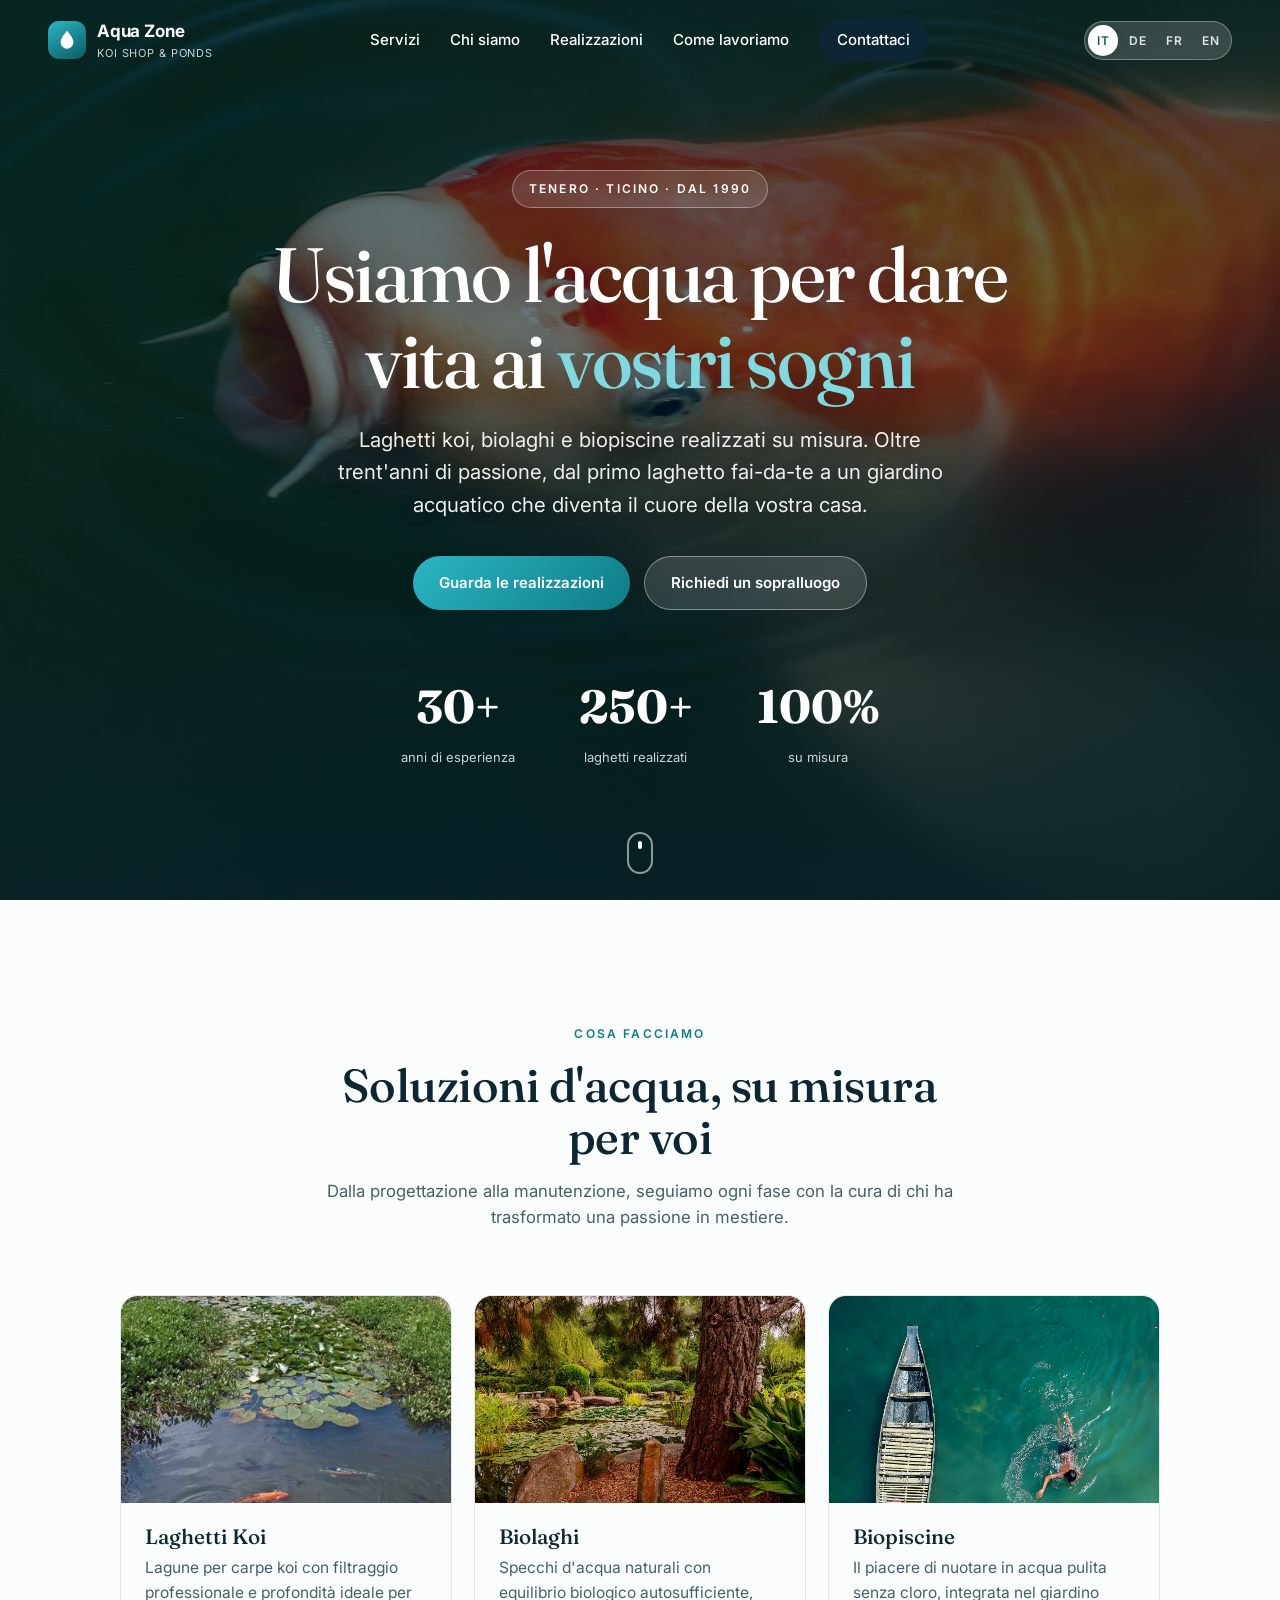
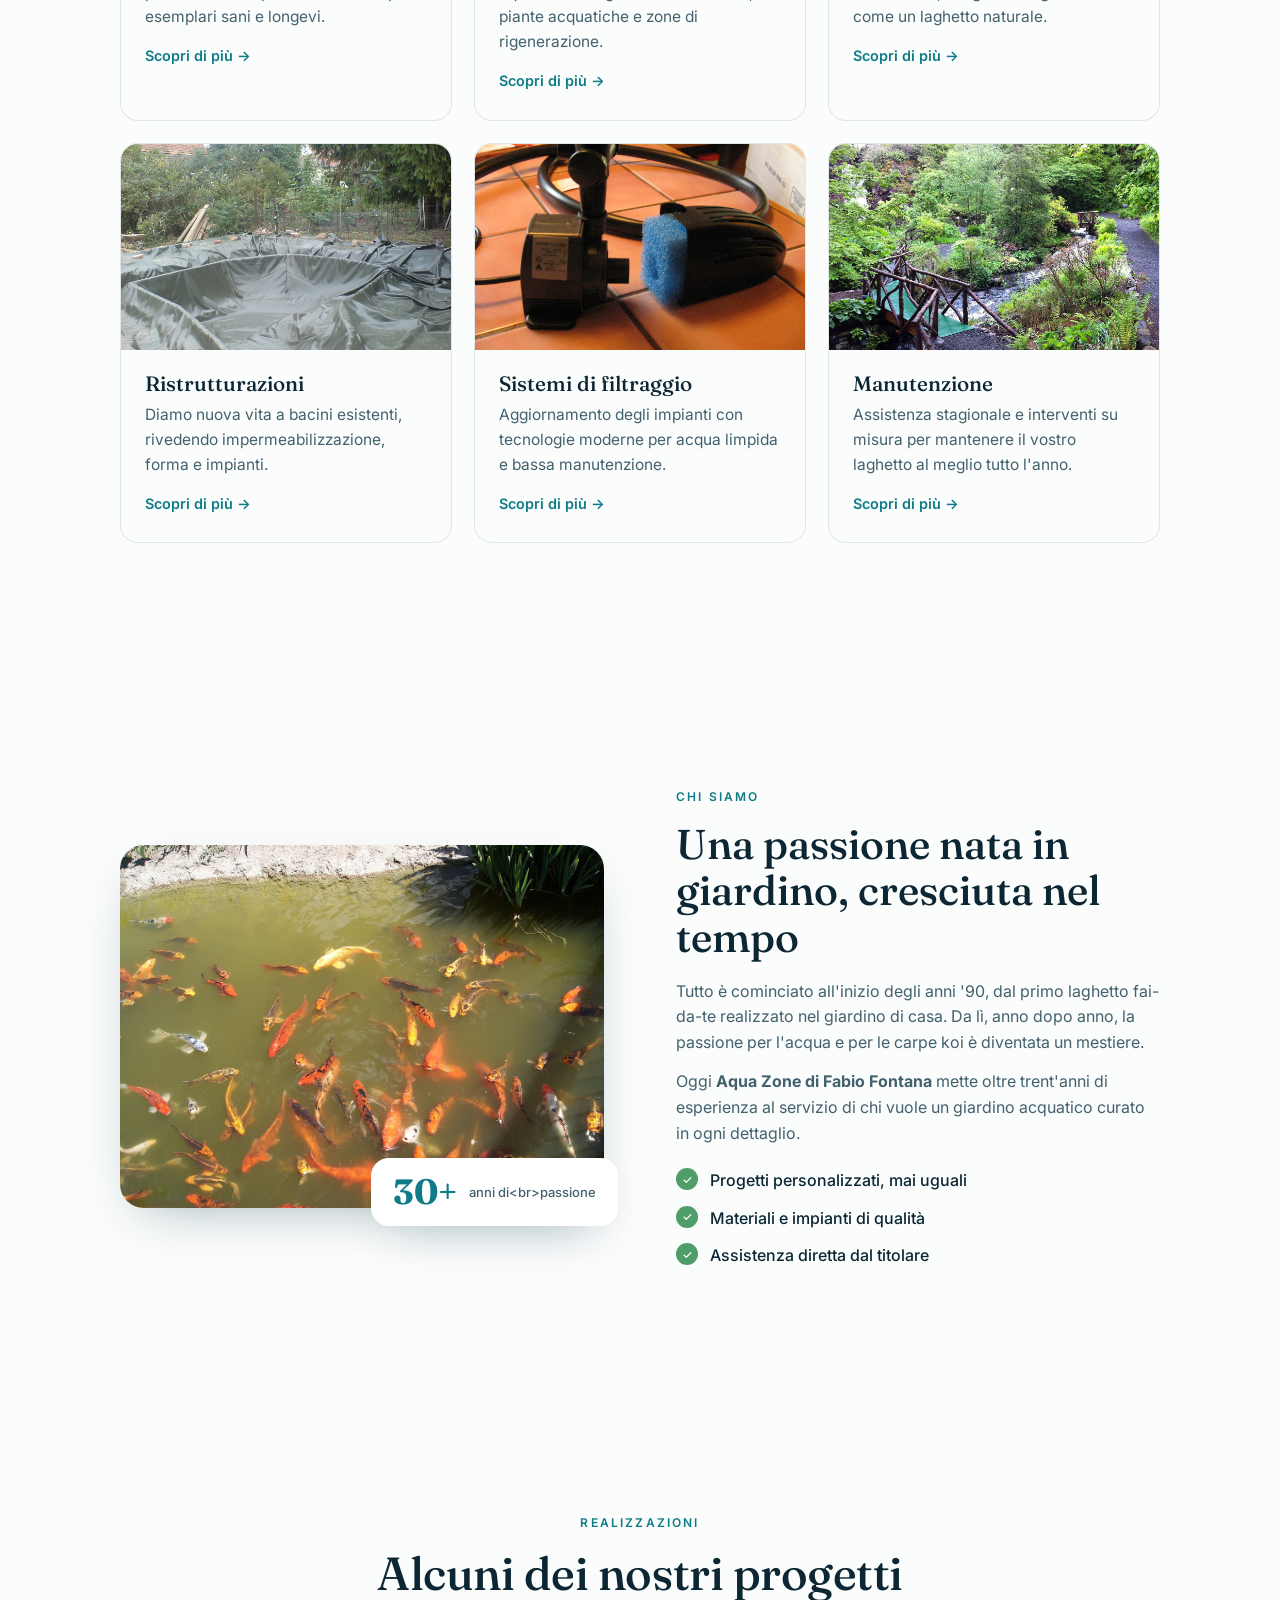
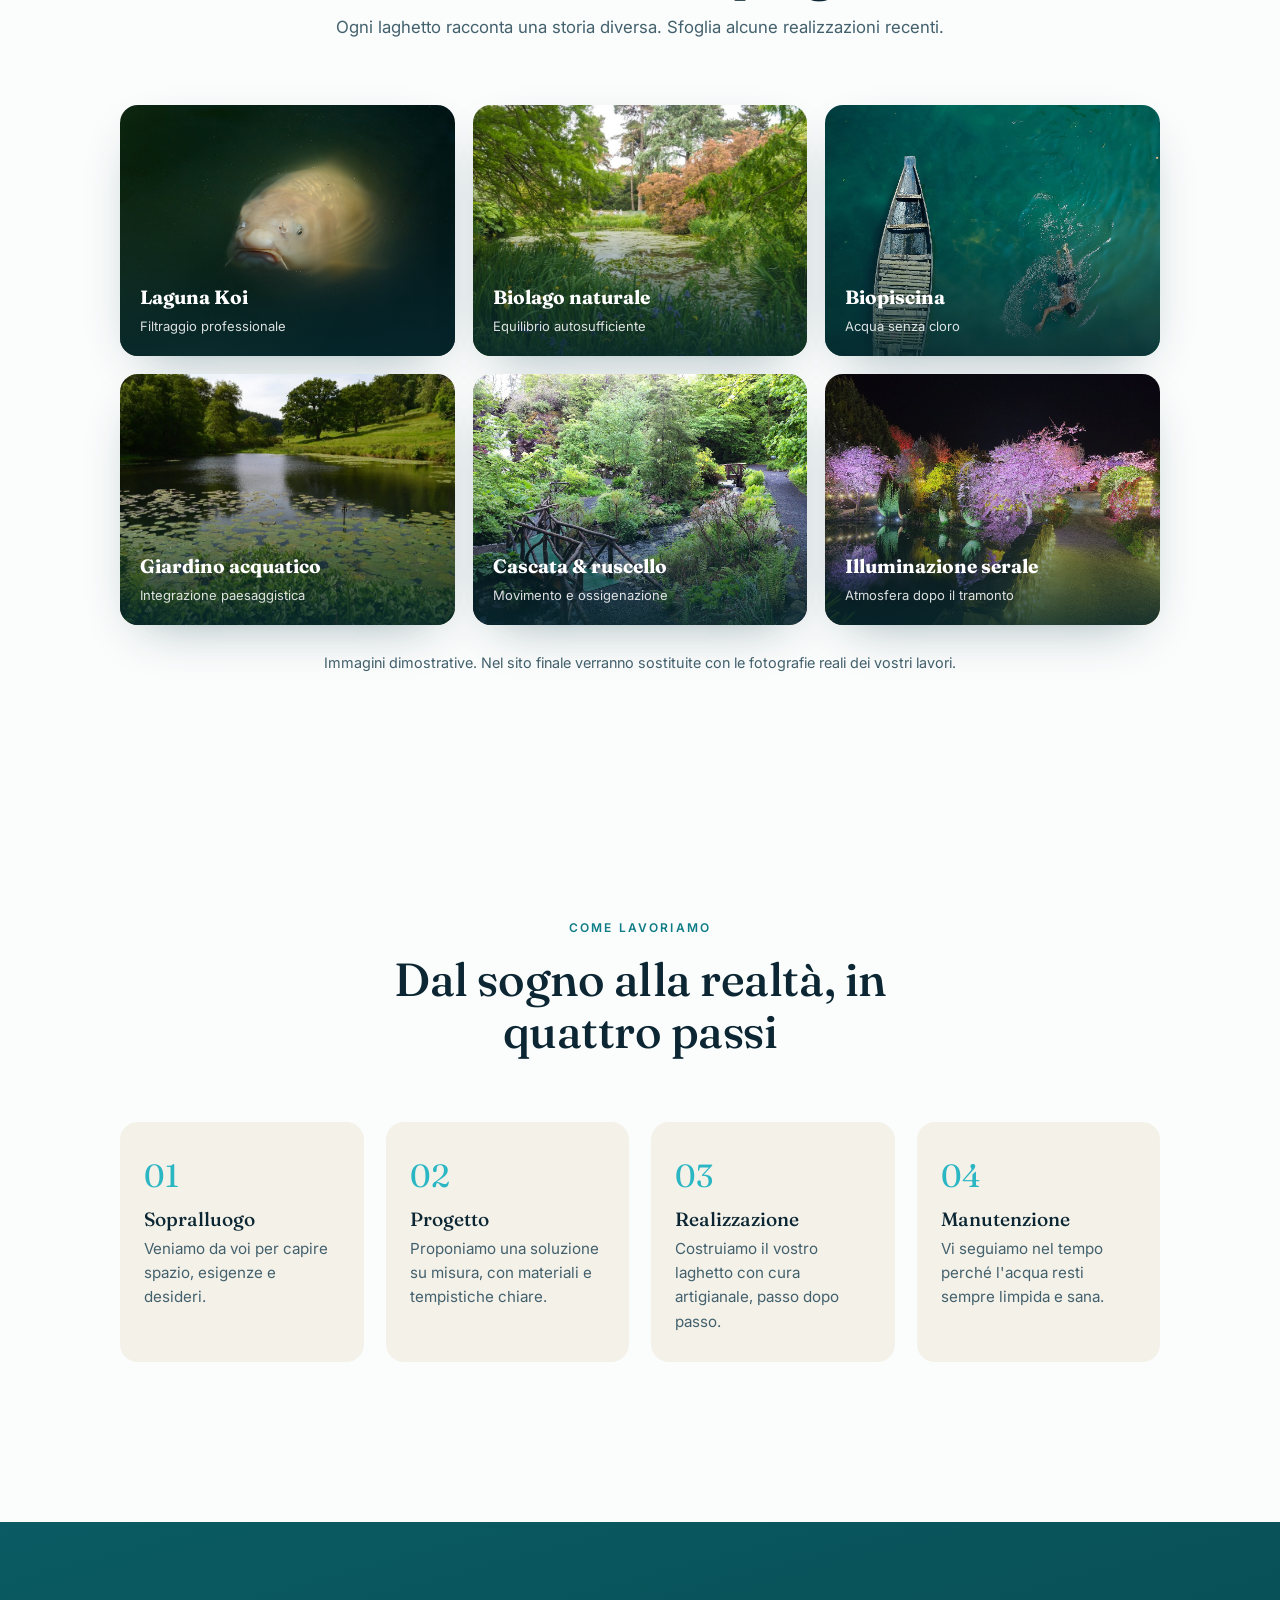
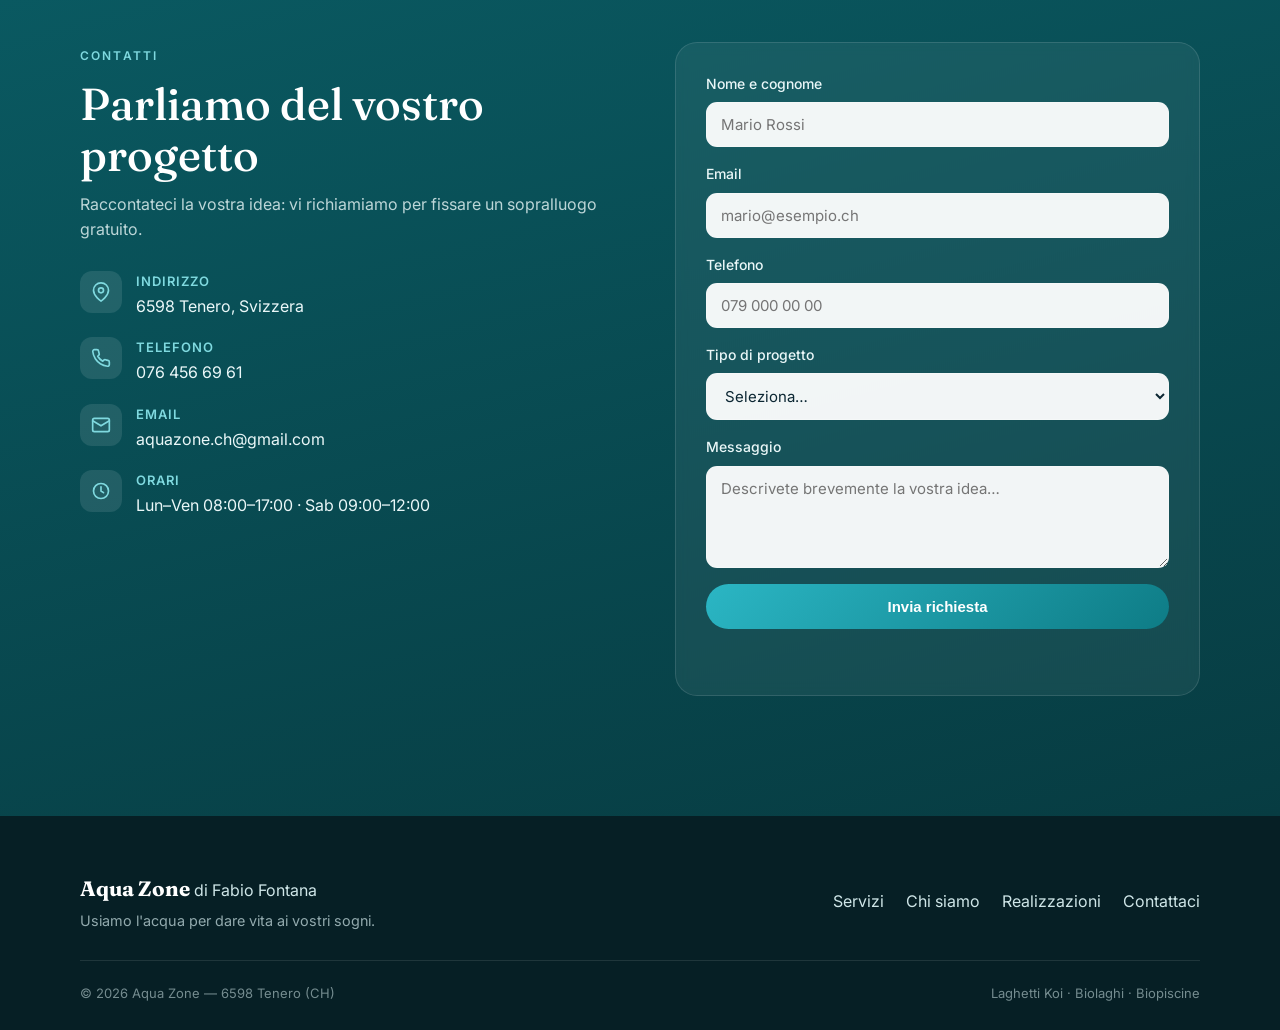
==== index.html @ 49ee5b5e "Sito Aqua Zone: pagine servizi, form contatti e immagini locali - pagina di dettaglio per ciascun se" ====
<!doctype html>
<html lang="it">
  <head>
    <meta charset="utf-8" />
    <meta name="viewport" content="width=device-width, initial-scale=1" />
    <title>Aqua Zone — Laghetti Koi, Biolaghi e Biopiscine | Tenero</title>
    <meta
      name="description"
      content="Aqua Zone di Fabio Fontana — oltre 30 anni di esperienza nella realizzazione di laghetti koi, biolaghi e biopiscine in Ticino."
    />
    <!-- BOZZA: togliere questa riga quando il sito va online per davvero -->
    <meta name="robots" content="noindex, nofollow" />
    <link rel="preconnect" href="https://fonts.googleapis.com" />
    <link rel="preconnect" href="https://fonts.gstatic.com" crossorigin />
    <link
      href="https://fonts.googleapis.com/css2?family=Fraunces:opsz,wght@9..144,400;9..144,500;9..144,600&family=Inter:wght@400;500;600;700&display=swap"
      rel="stylesheet"
    />
    <link rel="stylesheet" href="styles.css" />
  </head>
  <body>
    <div class="scroll-progress" id="scrollProgress" aria-hidden="true"></div>

    <header class="site-header" id="siteHeader">
      <a class="brand" href="#hero" aria-label="Aqua Zone">
        <span class="brand-mark" aria-hidden="true">
          <svg viewBox="0 0 24 24" width="22" height="22" fill="none">
            <path d="M12 2C12 2 5 9.5 5 14.5a7 7 0 0 0 14 0C19 9.5 12 2 12 2Z" fill="currentColor"/>
          </svg>
        </span>
        <span class="brand-text">
          <strong>Aqua Zone</strong>
          <small>Koi Shop &amp; Ponds</small>
        </span>
      </a>

      <nav class="main-nav" id="mainNav" aria-label="Navigazione principale">
        <a href="#servizi" data-i18n="nav.services">Servizi</a>
        <a href="#chi-siamo" data-i18n="nav.about">Chi siamo</a>
        <a href="#realizzazioni" data-i18n="nav.projects">Realizzazioni</a>
        <a href="#processo" data-i18n="nav.process">Come lavoriamo</a>
        <a href="#contatti" class="nav-cta" data-i18n="nav.contact">Contattaci</a>
      </nav>

      <div class="lang-switch" id="langSwitch" role="group" aria-label="Lingua / Sprache / Langue / Language">
        <button type="button" data-lang="it" class="active">IT</button>
        <button type="button" data-lang="de">DE</button>
        <button type="button" data-lang="fr">FR</button>
        <button type="button" data-lang="en">EN</button>
      </div>

      <button class="nav-toggle" id="navToggle" aria-label="Menu" aria-expanded="false">
        <span></span><span></span><span></span>
      </button>
    </header>

    <main>
      <!-- HERO -->
      <section class="hero" id="hero">
        <div class="hero-bg" aria-hidden="true">
          <img src="img/hero.jpg" alt="" />
        </div>
        <div class="hero-overlay" aria-hidden="true"></div>
        <div class="hero-content">
          <span class="eyebrow reveal" data-i18n="hero.eyebrow">Tenero · Ticino · dal 1990</span>
          <h1 class="reveal" data-i18n-html="hero.title">
            Usiamo l'acqua per dare vita ai <span class="accent">vostri sogni</span>
          </h1>
          <p class="hero-lead reveal" data-i18n="hero.lead">
            Laghetti koi, biolaghi e biopiscine realizzati su misura. Oltre trent'anni di passione,
            dal primo laghetto fai-da-te a un giardino acquatico che diventa il cuore della vostra casa.
          </p>
          <div class="hero-actions reveal">
            <a href="#realizzazioni" class="btn btn-primary" data-i18n="hero.cta1">Guarda le realizzazioni</a>
            <a href="#contatti" class="btn btn-ghost" data-i18n="hero.cta2">Richiedi un sopralluogo</a>
          </div>
          <div class="hero-stats reveal">
            <div><strong data-count="30" data-suffix="+">0</strong><span data-i18n="hero.stat1">anni di esperienza</span></div>
            <div><strong data-count="250" data-suffix="+">0</strong><span data-i18n="hero.stat2">laghetti realizzati</span></div>
            <div><strong data-count="100" data-suffix="%">0</strong><span data-i18n="hero.stat3">su misura</span></div>
          </div>
        </div>
        <a href="#servizi" class="scroll-hint" aria-label="Scroll"><span></span></a>
      </section>

      <!-- SERVIZI -->
      <section class="section" id="servizi">
        <div class="section-head reveal">
          <span class="kicker" data-i18n="serv.kicker">Cosa facciamo</span>
          <h2 data-i18n="serv.title">Soluzioni d'acqua, su misura per voi</h2>
          <p data-i18n="serv.sub">Dalla progettazione alla manutenzione, seguiamo ogni fase con la cura di chi ha trasformato una passione in mestiere.</p>
        </div>

        <div class="cards">
          <a class="card card-link reveal" href="servizio.html?s=koi">
            <div class="card-photo"><img src="img/card-koi.jpg" alt="Laghetti koi" loading="lazy" /></div>
            <div class="card-body">
              <h3 data-i18n="serv.koi.t">Laghetti Koi</h3>
              <p data-i18n="serv.koi.d">Lagune per carpe koi con filtraggio professionale e profondità ideale per esemplari sani e longevi.</p>
              <span class="card-more" data-i18n="serv.more">Scopri di più →</span>
            </div>
          </a>
          <a class="card card-link reveal" href="servizio.html?s=bio">
            <div class="card-photo"><img src="img/card-bio.jpg" alt="Biolaghi" loading="lazy" /></div>
            <div class="card-body">
              <h3 data-i18n="serv.bio.t">Biolaghi</h3>
              <p data-i18n="serv.bio.d">Specchi d'acqua naturali con equilibrio biologico autosufficiente, piante acquatiche e zone di rigenerazione.</p>
              <span class="card-more" data-i18n="serv.more">Scopri di più →</span>
            </div>
          </a>
          <a class="card card-link reveal" href="servizio.html?s=pool">
            <div class="card-photo"><img src="img/card-pool.jpg" alt="Biopiscine" loading="lazy" /></div>
            <div class="card-body">
              <h3 data-i18n="serv.pool.t">Biopiscine</h3>
              <p data-i18n="serv.pool.d">Il piacere di nuotare in acqua pulita senza cloro, integrata nel giardino come un laghetto naturale.</p>
              <span class="card-more" data-i18n="serv.more">Scopri di più →</span>
            </div>
          </a>
          <a class="card card-link reveal" href="servizio.html?s=reno">
            <div class="card-photo"><img src="img/card-reno.jpg" alt="Ristrutturazioni" loading="lazy" /></div>
            <div class="card-body">
              <h3 data-i18n="serv.reno.t">Ristrutturazioni</h3>
              <p data-i18n="serv.reno.d">Diamo nuova vita a bacini esistenti, rivedendo impermeabilizzazione, forma e impianti.</p>
              <span class="card-more" data-i18n="serv.more">Scopri di più →</span>
            </div>
          </a>
          <a class="card card-link reveal" href="servizio.html?s=filter">
            <div class="card-photo"><img src="img/card-filter.jpg" alt="Sistemi di filtraggio" loading="lazy" /></div>
            <div class="card-body">
              <h3 data-i18n="serv.filter.t">Sistemi di filtraggio</h3>
              <p data-i18n="serv.filter.d">Aggiornamento degli impianti con tecnologie moderne per acqua limpida e bassa manutenzione.</p>
              <span class="card-more" data-i18n="serv.more">Scopri di più →</span>
            </div>
          </a>
          <a class="card card-link reveal" href="servizio.html?s=maint">
            <div class="card-photo"><img src="img/card-maint.jpg" alt="Manutenzione" loading="lazy" /></div>
            <div class="card-body">
              <h3 data-i18n="serv.maint.t">Manutenzione</h3>
              <p data-i18n="serv.maint.d">Assistenza stagionale e interventi su misura per mantenere il vostro laghetto al meglio tutto l'anno.</p>
              <span class="card-more" data-i18n="serv.more">Scopri di più →</span>
            </div>
          </a>
        </div>
      </section>

      <!-- CHI SIAMO -->
      <section class="section section-split" id="chi-siamo">
        <div class="split-media reveal">
          <div class="media-frame">
            <img src="img/about.jpg" alt="Carpe koi in un laghetto realizzato da Aqua Zone" loading="lazy" />
          </div>
          <div class="media-badge">
            <strong>30+</strong>
            <span data-i18n="about.badge">anni di<br />passione</span>
          </div>
        </div>
        <div class="split-text reveal">
          <span class="kicker" data-i18n="about.kicker">Chi siamo</span>
          <h2 data-i18n="about.title">Una passione nata in giardino, cresciuta nel tempo</h2>
          <p data-i18n="about.p1">Tutto è cominciato all'inizio degli anni '90, dal primo laghetto fai-da-te realizzato nel giardino di casa. Da lì, anno dopo anno, la passione per l'acqua e per le carpe koi è diventata un mestiere.</p>
          <p data-i18n-html="about.p2">Oggi <strong>Aqua Zone di Fabio Fontana</strong> mette oltre trent'anni di esperienza al servizio di chi vuole un giardino acquatico curato in ogni dettaglio.</p>
          <ul class="checklist">
            <li data-i18n="about.li1">Progetti personalizzati, mai uguali</li>
            <li data-i18n="about.li2">Materiali e impianti di qualità</li>
            <li data-i18n="about.li3">Assistenza diretta dal titolare</li>
          </ul>
        </div>
      </section>

      <!-- REALIZZAZIONI -->
      <section class="section" id="realizzazioni">
        <div class="section-head reveal">
          <span class="kicker" data-i18n="proj.kicker">Realizzazioni</span>
          <h2 data-i18n="proj.title">Alcuni dei nostri progetti</h2>
          <p data-i18n="proj.sub">Ogni laghetto racconta una storia diversa. Sfoglia alcune realizzazioni recenti.</p>
        </div>

        <div class="gallery">
          <figure class="gallery-item reveal" tabindex="0">
            <img src="img/g1.jpg" alt="Laguna koi" loading="lazy" />
            <figcaption><strong data-i18n="proj.g1t">Laguna Koi</strong><span data-i18n="proj.g1s">Filtraggio professionale</span></figcaption>
          </figure>
          <figure class="gallery-item reveal" tabindex="0">
            <img src="img/g2.jpg" alt="Biolago naturale" loading="lazy" />
            <figcaption><strong data-i18n="proj.g2t">Biolago naturale</strong><span data-i18n="proj.g2s">Equilibrio autosufficiente</span></figcaption>
          </figure>
          <figure class="gallery-item reveal" tabindex="0">
            <img src="img/g3.jpg" alt="Biopiscina" loading="lazy" />
            <figcaption><strong data-i18n="proj.g3t">Biopiscina</strong><span data-i18n="proj.g3s">Acqua senza cloro</span></figcaption>
          </figure>
          <figure class="gallery-item reveal" tabindex="0">
            <img src="img/g4.jpg" alt="Giardino acquatico" loading="lazy" />
            <figcaption><strong data-i18n="proj.g4t">Giardino acquatico</strong><span data-i18n="proj.g4s">Integrazione paesaggistica</span></figcaption>
          </figure>
          <figure class="gallery-item reveal" tabindex="0">
            <img src="img/g5.jpg" alt="Cascata e ruscello" loading="lazy" />
            <figcaption><strong data-i18n="proj.g5t">Cascata &amp; ruscello</strong><span data-i18n="proj.g5s">Movimento e ossigenazione</span></figcaption>
          </figure>
          <figure class="gallery-item reveal" tabindex="0">
            <img src="img/g6.jpg" alt="Illuminazione serale" loading="lazy" />
            <figcaption><strong data-i18n="proj.g6t">Illuminazione serale</strong><span data-i18n="proj.g6s">Atmosfera dopo il tramonto</span></figcaption>
          </figure>
        </div>
        <p class="gallery-note reveal" data-i18n="proj.note">Immagini dimostrative. Nel sito finale verranno sostituite con le fotografie reali dei vostri lavori.</p>
      </section>

      <!-- PROCESSO -->
      <section class="section" id="processo">
        <div class="section-head reveal">
          <span class="kicker" data-i18n="proc.kicker">Come lavoriamo</span>
          <h2 data-i18n="proc.title">Dal sogno alla realtà, in quattro passi</h2>
        </div>
        <ol class="timeline">
          <li class="reveal">
            <span class="step-num">01</span>
            <h3 data-i18n="proc.s1t">Sopralluogo</h3>
            <p data-i18n="proc.s1d">Veniamo da voi per capire spazio, esigenze e desideri.</p>
          </li>
          <li class="reveal">
            <span class="step-num">02</span>
            <h3 data-i18n="proc.s2t">Progetto</h3>
            <p data-i18n="proc.s2d">Proponiamo una soluzione su misura, con materiali e tempistiche chiare.</p>
          </li>
          <li class="reveal">
            <span class="step-num">03</span>
            <h3 data-i18n="proc.s3t">Realizzazione</h3>
            <p data-i18n="proc.s3d">Costruiamo il vostro laghetto con cura artigianale, passo dopo passo.</p>
          </li>
          <li class="reveal">
            <span class="step-num">04</span>
            <h3 data-i18n="proc.s4t">Manutenzione</h3>
            <p data-i18n="proc.s4d">Vi seguiamo nel tempo perché l'acqua resti sempre limpida e sana.</p>
          </li>
        </ol>
      </section>

      <!-- CONTATTI -->
      <section class="section contact" id="contatti">
        <div class="contact-inner">
          <div class="contact-text reveal">
            <span class="kicker" data-i18n="contact.kicker">Contatti</span>
            <h2 data-i18n="contact.title">Parliamo del vostro progetto</h2>
            <p data-i18n="contact.sub">Raccontateci la vostra idea: vi richiamiamo per fissare un sopralluogo gratuito.</p>

            <ul class="contact-list">
              <li>
                <span class="ci" aria-hidden="true">
                  <svg viewBox="0 0 24 24" width="20" height="20" fill="none" stroke="currentColor" stroke-width="2" stroke-linecap="round" stroke-linejoin="round"><path d="M21 10c0 7-9 13-9 13s-9-6-9-13a9 9 0 0 1 18 0Z"/><circle cx="12" cy="10" r="3"/></svg>
                </span>
                <div><strong data-i18n="contact.addrLabel">Indirizzo</strong>6598 Tenero, Svizzera</div>
              </li>
              <li>
                <span class="ci" aria-hidden="true">
                  <svg viewBox="0 0 24 24" width="20" height="20" fill="none" stroke="currentColor" stroke-width="2" stroke-linecap="round" stroke-linejoin="round"><path d="M22 16.92v3a2 2 0 0 1-2.18 2 19.79 19.79 0 0 1-8.63-3.07 19.5 19.5 0 0 1-6-6 19.79 19.79 0 0 1-3.07-8.67A2 2 0 0 1 4.11 2h3a2 2 0 0 1 2 1.72c.13.96.36 1.9.7 2.81a2 2 0 0 1-.45 2.11L8.09 9.91a16 16 0 0 0 6 6l1.27-1.27a2 2 0 0 1 2.11-.45c.91.34 1.85.57 2.81.7A2 2 0 0 1 22 16.92Z"/></svg>
                </span>
                <div><strong data-i18n="contact.phoneLabel">Telefono</strong><a href="tel:+41764566961">076 456 69 61</a></div>
              </li>
              <li>
                <span class="ci" aria-hidden="true">
                  <svg viewBox="0 0 24 24" width="20" height="20" fill="none" stroke="currentColor" stroke-width="2" stroke-linecap="round" stroke-linejoin="round"><rect x="2" y="4" width="20" height="16" rx="2"/><path d="m22 7-10 6L2 7"/></svg>
                </span>
                <div><strong data-i18n="contact.emailLabel">Email</strong><a href="mailto:aquazone.ch@gmail.com">aquazone.ch@gmail.com</a></div>
              </li>
              <li>
                <span class="ci" aria-hidden="true">
                  <svg viewBox="0 0 24 24" width="20" height="20" fill="none" stroke="currentColor" stroke-width="2" stroke-linecap="round" stroke-linejoin="round"><circle cx="12" cy="12" r="9"/><path d="M12 7v5l3 2"/></svg>
                </span>
                <div><strong data-i18n="contact.hoursLabel">Orari</strong><span data-i18n="contact.hoursVal">Lun–Ven 08:00–17:00 · Sab 09:00–12:00</span></div>
              </li>
            </ul>
          </div>

          <form class="contact-form reveal" id="contactForm" novalidate>
            <label>
              <span data-i18n="form.name">Nome e cognome</span>
              <input type="text" name="name" required placeholder="Mario Rossi" />
            </label>
            <label>
              <span data-i18n="form.email">Email</span>
              <input type="email" name="email" required placeholder="mario@esempio.ch" />
            </label>
            <label>
              <span data-i18n="form.phone">Telefono</span>
              <input type="tel" name="phone" placeholder="079 000 00 00" />
            </label>
            <label>
              <span data-i18n="form.project">Tipo di progetto</span>
              <select name="project">
                <option value="" data-i18n="form.optSelect">Seleziona…</option>
                <option data-i18n="serv.koi.t">Laghetto koi</option>
                <option data-i18n="serv.bio.t">Biolago</option>
                <option data-i18n="serv.pool.t">Biopiscina</option>
                <option data-i18n="serv.reno.t">Ristrutturazione</option>
                <option data-i18n="serv.maint.t">Manutenzione</option>
                <option data-i18n="form.optOther">Altro</option>
              </select>
            </label>
            <label>
              <span data-i18n="form.message">Messaggio</span>
              <textarea name="message" rows="4" data-i18n-placeholder="form.msgPh" placeholder="Descrivete brevemente la vostra idea…"></textarea>
            </label>
            <input type="text" name="_honey" class="hp-field" tabindex="-1" autocomplete="off" aria-hidden="true" />
            <button type="submit" class="btn btn-primary btn-block" data-i18n="form.submit">Invia richiesta</button>
            <p class="form-feedback" id="formFeedback" role="status" aria-live="polite"></p>
          </form>
        </div>
      </section>
    </main>

    <footer class="site-footer">
      <div class="footer-inner">
        <div>
          <strong>Aqua Zone</strong> di Fabio Fontana
          <p data-i18n="footer.tagline">Usiamo l'acqua per dare vita ai vostri sogni.</p>
        </div>
        <nav aria-label="Footer">
          <a href="#servizi" data-i18n="nav.services">Servizi</a>
          <a href="#chi-siamo" data-i18n="nav.about">Chi siamo</a>
          <a href="#realizzazioni" data-i18n="nav.projects">Realizzazioni</a>
          <a href="#contatti" data-i18n="nav.contact">Contatti</a>
        </nav>
      </div>
      <div class="footer-base">
        <span>© <span id="year"></span> Aqua Zone — 6598 Tenero (CH)</span>
        <span data-i18n="footer.cats">Laghetti Koi · Biolaghi · Biopiscine</span>
      </div>
    </footer>

    <script src="app.js"></script>
  </body>
</html>
---- styles.css ----
:root {
  --ink: #0c2733;
  --ink-soft: #43616d;
  --teal: #0e7c86;
  --teal-deep: #0a5b63;
  --aqua: #2bb6c4;
  --aqua-light: #7fd9df;
  --sand: #f4f1e9;
  --paper: #fbfcfc;
  --leaf: #4f9d69;
  --line: rgba(12, 39, 51, 0.1);
  --shadow: 0 18px 50px -24px rgba(10, 60, 70, 0.45);
  --radius: 18px;
  --maxw: 1120px;
  --ease: cubic-bezier(0.22, 1, 0.36, 1);
}

* { box-sizing: border-box; margin: 0; padding: 0; }

html { scroll-behavior: smooth; }

body {
  font-family: "Inter", system-ui, sans-serif;
  color: var(--ink);
  background: var(--paper);
  line-height: 1.6;
  -webkit-font-smoothing: antialiased;
  overflow-x: hidden;
}

h1, h2, h3 { font-family: "Fraunces", Georgia, serif; font-weight: 500; line-height: 1.12; }

a { color: inherit; text-decoration: none; }
img { max-width: 100%; display: block; }

/* ---------- Scroll progress ---------- */
.scroll-progress {
  position: fixed; top: 0; left: 0; height: 3px; width: 0%;
  background: linear-gradient(90deg, var(--aqua), var(--teal));
  z-index: 100; transition: width 0.1s linear;
}

/* ---------- Header ---------- */
.site-header {
  position: fixed; top: 0; left: 0; right: 0; z-index: 90;
  display: flex; align-items: center; justify-content: space-between;
  padding: 18px clamp(18px, 5vw, 48px);
  transition: background 0.4s var(--ease), box-shadow 0.4s var(--ease), padding 0.4s var(--ease);
}
.site-header.scrolled {
  background: rgba(251, 252, 252, 0.85);
  backdrop-filter: blur(14px);
  box-shadow: 0 1px 0 var(--line);
  padding-top: 12px; padding-bottom: 12px;
}

.brand { display: flex; align-items: center; gap: 11px; }
.brand-mark {
  display: grid; place-items: center; width: 38px; height: 38px; border-radius: 11px;
  background: linear-gradient(150deg, var(--aqua), var(--teal-deep)); color: #fff;
  box-shadow: var(--shadow);
}
.brand-text strong { display: block; font-size: 17px; letter-spacing: -0.01em; }
.brand-text small { display: block; font-size: 11px; color: var(--ink-soft); letter-spacing: 0.08em; text-transform: uppercase; }

/* Header over hero photo: light text until scrolled */
.site-header:not(.scrolled) .brand-text strong,
.site-header:not(.scrolled) .main-nav > a:not(.nav-cta) { color: #fff; }
.site-header:not(.scrolled) .brand-text small { color: rgba(255,255,255,0.8); }
.site-header:not(.scrolled) .nav-toggle span { background: #fff; }
.nav-toggle.open span { background: var(--ink) !important; }

.main-nav { display: flex; align-items: center; gap: clamp(14px, 2.4vw, 30px); }
.main-nav a { font-size: 15px; font-weight: 500; color: var(--ink); position: relative; transition: color 0.25s; }
.main-nav a:not(.nav-cta)::after {
  content: ""; position: absolute; left: 0; bottom: -5px; height: 2px; width: 0;
  background: var(--aqua); transition: width 0.3s var(--ease);
}
.main-nav a:not(.nav-cta):hover { color: var(--teal); }
.main-nav a:not(.nav-cta):hover::after { width: 100%; }
.nav-cta {
  background: var(--ink); color: #fff !important; padding: 9px 18px; border-radius: 999px;
  transition: transform 0.25s var(--ease), background 0.25s;
}
.nav-cta:hover { background: var(--teal); transform: translateY(-2px); }

/* Language switch */
.lang-switch { display: flex; gap: 2px; padding: 3px; border-radius: 999px; background: rgba(120,120,120,0.12); border: 1px solid var(--line); }
.lang-switch button {
  border: 0; background: none; cursor: pointer; font: inherit; font-size: 12px; font-weight: 600;
  letter-spacing: 0.04em; color: var(--ink-soft); padding: 6px 9px; border-radius: 999px;
  transition: background 0.2s, color 0.2s;
}
.lang-switch button:hover { color: var(--teal); }
.lang-switch button.active { background: #fff; color: var(--teal-deep); box-shadow: 0 2px 6px rgba(0,0,0,0.08); }
.site-header:not(.scrolled) .lang-switch { background: rgba(255,255,255,0.16); border-color: rgba(255,255,255,0.3); }
.site-header:not(.scrolled) .lang-switch button { color: rgba(255,255,255,0.85); }
.site-header:not(.scrolled) .lang-switch button.active { background: #fff; color: var(--teal-deep); }

.nav-toggle { display: none; flex-direction: column; gap: 5px; background: none; border: 0; cursor: pointer; padding: 6px; }
.nav-toggle span { width: 24px; height: 2px; background: var(--ink); border-radius: 2px; transition: transform 0.3s, opacity 0.3s; }

/* ---------- Buttons ---------- */
.btn {
  display: inline-flex; align-items: center; justify-content: center; gap: 8px;
  padding: 14px 26px; border-radius: 999px; font-weight: 600; font-size: 15px;
  cursor: pointer; border: 0; transition: transform 0.25s var(--ease), box-shadow 0.25s, background 0.25s;
}
.btn-primary { background: linear-gradient(135deg, var(--aqua), var(--teal)); color: #fff; box-shadow: var(--shadow); }
.btn-primary:hover { transform: translateY(-3px); box-shadow: 0 24px 50px -20px rgba(14, 124, 134, 0.6); }
.btn-ghost { background: rgba(255, 255, 255, 0.7); color: var(--ink); border: 1px solid var(--line); }
.btn-ghost:hover { transform: translateY(-3px); background: #fff; }
.btn-block { width: 100%; }

/* ---------- Hero ---------- */
.hero {
  position: relative; min-height: 100svh; display: flex; flex-direction: column;
  justify-content: center; align-items: center; text-align: center;
  padding: 120px clamp(20px, 6vw, 40px) 80px;
  background:
    radial-gradient(120% 80% at 50% -10%, #eafafb 0%, var(--paper) 55%),
    linear-gradient(180deg, #f3fbfb, var(--paper));
  overflow: hidden;
}
.hero-bg { position: absolute; inset: 0; z-index: 0; }
.hero-bg img { width: 100%; height: 100%; object-fit: cover; }
.hero-overlay {
  position: absolute; inset: 0; z-index: 0;
  background: linear-gradient(180deg, rgba(4,30,36,0.72) 0%, rgba(4,30,36,0.58) 40%, rgba(6,32,38,0.9) 100%);
}
.hero-water { position: absolute; inset: auto 0 0 0; height: 38vh; z-index: 0; pointer-events: none; opacity: 0.9; }
.wave {
  position: absolute; left: -10%; right: -10%; bottom: 0; height: 100%;
  background-repeat: repeat-x; border-radius: 45% 45% 0 0;
}
.wave-1 { background: linear-gradient(180deg, rgba(127,217,223,0.35), rgba(43,182,196,0.15)); animation: drift 9s ease-in-out infinite; bottom: -8%; }
.wave-2 { background: linear-gradient(180deg, rgba(43,182,196,0.28), rgba(14,124,134,0.12)); animation: drift 12s ease-in-out infinite reverse; bottom: -16%; }
.wave-3 { background: linear-gradient(180deg, rgba(14,124,134,0.22), rgba(10,91,99,0.1)); animation: drift 16s ease-in-out infinite; bottom: -24%; }
@keyframes drift {
  0%, 100% { transform: translateX(0) scaleY(1); }
  50% { transform: translateX(3%) scaleY(1.06); }
}

.hero-content { position: relative; z-index: 1; max-width: 860px; color: #fff; }
.eyebrow, .kicker {
  display: inline-block; font-size: 12px; font-weight: 600; letter-spacing: 0.18em;
  text-transform: uppercase; color: var(--teal);
}
.hero .eyebrow {
  padding: 8px 16px; border: 1px solid rgba(255,255,255,0.35); border-radius: 999px;
  background: rgba(255,255,255,0.12); color: #fff; backdrop-filter: blur(4px);
}
.hero h1 { font-size: clamp(2.6rem, 6.5vw, 4.8rem); margin: 24px 0 20px; letter-spacing: -0.02em; color: #fff; text-shadow: 0 2px 30px rgba(0,0,0,0.3); }
.hero h1 .accent { color: var(--aqua-light); position: relative; white-space: nowrap; }
.hero-lead { font-size: clamp(1.05rem, 1.7vw, 1.28rem); color: rgba(255,255,255,0.92); max-width: 640px; margin: 0 auto 34px; text-shadow: 0 1px 16px rgba(0,0,0,0.3); }
.hero-actions { display: flex; gap: 14px; justify-content: center; flex-wrap: wrap; }
.hero .btn-ghost { background: rgba(255,255,255,0.14); color: #fff; border-color: rgba(255,255,255,0.4); backdrop-filter: blur(4px); }
.hero .btn-ghost:hover { background: rgba(255,255,255,0.95); color: var(--ink); }

.hero-stats { display: flex; gap: clamp(24px, 5vw, 64px); justify-content: center; margin-top: 60px; flex-wrap: wrap; }
.hero-stats strong { font-family: "Fraunces", serif; font-size: clamp(2rem, 4vw, 2.9rem); color: #fff; display: block; }
.hero-stats span { font-size: 13px; color: rgba(255,255,255,0.8); }

.scroll-hint { position: absolute; bottom: 26px; left: 50%; transform: translateX(-50%); z-index: 2; }
.scroll-hint span {
  display: block; width: 26px; height: 42px; border: 2px solid rgba(255,255,255,0.55); border-radius: 14px; position: relative;
}
.scroll-hint span::after {
  content: ""; position: absolute; top: 7px; left: 50%; transform: translateX(-50%);
  width: 4px; height: 8px; background: #fff; border-radius: 2px; animation: scrollDot 1.8s infinite;
}
@keyframes scrollDot { 0% { opacity: 0; top: 7px; } 40% { opacity: 1; } 80% { opacity: 0; top: 22px; } }

/* ---------- Sections ---------- */
.section { max-width: var(--maxw); margin: 0 auto; padding: clamp(70px, 11vw, 120px) clamp(20px, 5vw, 40px); }
.section-head { max-width: 640px; margin: 0 auto clamp(40px, 6vw, 64px); text-align: center; }
.section-head h2 { font-size: clamp(1.9rem, 4vw, 2.9rem); margin: 14px 0 14px; letter-spacing: -0.01em; }
.section-head p { color: var(--ink-soft); font-size: 1.05rem; }

/* ---------- Cards ---------- */
.cards { display: grid; grid-template-columns: repeat(auto-fit, minmax(280px, 1fr)); gap: 22px; }
.card {
  background: var(--paper); border: 1px solid var(--line); border-radius: var(--radius);
  overflow: hidden; transition: transform 0.35s var(--ease), box-shadow 0.35s, border-color 0.35s;
}
.card:hover { transform: translateY(-8px); box-shadow: var(--shadow); border-color: rgba(43,182,196,0.4); }
.card-photo { aspect-ratio: 16 / 10; overflow: hidden; }
.card-photo img { width: 100%; height: 100%; object-fit: cover; transition: transform 0.5s var(--ease); }
.card:hover .card-photo img { transform: scale(1.06); }
.card-body { padding: 22px 24px 26px; }
.card h3 { font-size: 1.3rem; margin-bottom: 8px; }
.card p { color: var(--ink-soft); font-size: 0.97rem; }
.card-link { display: block; cursor: pointer; }
.card-link:focus-visible { outline: 2px solid var(--aqua); outline-offset: 3px; }
.card-more {
  display: inline-block; margin-top: 14px; font-size: 0.9rem; font-weight: 600;
  color: var(--teal); transition: transform 0.25s var(--ease), color 0.25s;
}
.card-link:hover .card-more { color: var(--teal-deep); transform: translateX(4px); }

/* ---------- Pagina servizio ---------- */
.service-page .site-header { position: sticky; }
.page-hero {
  position: relative; min-height: 62svh; display: flex; align-items: flex-end;
  padding: 140px clamp(20px, 6vw, 48px) clamp(44px, 7vw, 72px);
  overflow: hidden; color: #fff;
}
.page-hero-bg { position: absolute; inset: 0; z-index: 0; }
.page-hero-bg img { width: 100%; height: 100%; object-fit: cover; }
.page-hero-overlay {
  position: absolute; inset: 0; z-index: 0;
  background: linear-gradient(180deg, rgba(4,30,36,0.5) 0%, rgba(4,30,36,0.3) 40%, rgba(6,32,38,0.85) 100%);
}
.page-hero-content { position: relative; z-index: 1; max-width: var(--maxw); width: 100%; margin: 0 auto; }
.back-link {
  display: inline-block; margin-bottom: 18px; font-size: 14px; font-weight: 600;
  color: rgba(255,255,255,0.85); transition: color 0.25s, transform 0.25s var(--ease);
}
.back-link:hover { color: #fff; transform: translateX(-4px); }
.page-hero .eyebrow {
  display: block; margin-bottom: 10px; color: var(--aqua-light);
}
.page-hero h1 {
  font-size: clamp(2.2rem, 5.5vw, 3.8rem); letter-spacing: -0.02em; color: #fff;
  margin-bottom: 14px; text-shadow: 0 2px 30px rgba(0,0,0,0.3);
}
.page-hero .hero-lead { margin: 0; max-width: 640px; }

.service-layout {
  display: grid; grid-template-columns: 1.4fr 1fr; gap: clamp(34px, 6vw, 64px); align-items: start;
}
.service-text h2 { font-size: clamp(1.7rem, 3.4vw, 2.4rem); margin-bottom: 18px; letter-spacing: -0.01em; }
.service-text p { color: var(--ink-soft); margin-bottom: 16px; font-size: 1.02rem; }
.includes-card {
  background: var(--sand); border-radius: var(--radius); padding: 28px 26px;
  position: sticky; top: 96px;
}
.includes-card h3 { font-size: 1.2rem; margin-bottom: 16px; }

.other-services { padding-top: 0; }
.other-services .section-head { margin-bottom: 34px; }
.other-services h2 { font-size: clamp(1.6rem, 3.2vw, 2.2rem); }

.cta-band { background: linear-gradient(165deg, #0a5b63, #073c42); color: #eaf7f8; padding: clamp(60px, 9vw, 90px) clamp(20px, 5vw, 40px); text-align: center; }
.cta-inner { max-width: 680px; margin: 0 auto; }
.cta-band h2 { color: #fff; font-size: clamp(1.8rem, 3.8vw, 2.6rem); margin-bottom: 12px; }
.cta-band p { color: rgba(234,247,248,0.85); margin-bottom: 28px; }
.cta-band .btn-ghost { background: rgba(255,255,255,0.12); color: #fff; border-color: rgba(255,255,255,0.35); }
.cta-band .btn-ghost:hover { background: rgba(255,255,255,0.95); color: var(--ink); }
.cta-band .hero-actions { justify-content: center; }

/* ---------- Split (Chi siamo) ---------- */
.section-split {
  display: grid; grid-template-columns: 1fr 1fr; gap: clamp(34px, 6vw, 72px); align-items: center;
}
.split-text .kicker { color: var(--teal); }
.split-text h2 { font-size: clamp(1.8rem, 3.6vw, 2.6rem); margin: 12px 0 18px; }
.split-text p { color: var(--ink-soft); margin-bottom: 14px; }
.checklist { list-style: none; margin-top: 22px; display: grid; gap: 12px; }
.checklist li { padding-left: 34px; position: relative; font-weight: 500; }
.checklist li::before {
  content: "✓"; position: absolute; left: 0; top: 0; width: 22px; height: 22px; border-radius: 50%;
  background: var(--leaf); color: #fff; font-size: 12px; display: grid; place-items: center;
}

.split-media { position: relative; }
.media-frame {
  aspect-ratio: 4 / 3; border-radius: 24px; position: relative; overflow: hidden;
  box-shadow: var(--shadow);
}
.media-frame img { width: 100%; height: 100%; object-fit: cover; }
.media-badge {
  position: absolute; right: -14px; bottom: -18px; background: #fff; border-radius: 18px;
  padding: 16px 22px; box-shadow: var(--shadow); display: flex; align-items: center; gap: 12px;
}
.media-badge strong { font-family: "Fraunces", serif; font-size: 2.2rem; color: var(--teal); line-height: 1; }
.media-badge span { font-size: 13px; color: var(--ink-soft); font-weight: 500; }

/* ---------- Gallery ---------- */
.gallery { display: grid; grid-template-columns: repeat(auto-fit, minmax(280px, 1fr)); gap: 18px; }
.gallery-item {
  position: relative; aspect-ratio: 4 / 3; border-radius: var(--radius); overflow: hidden;
  cursor: pointer; box-shadow: var(--shadow); transition: transform 0.4s var(--ease);
}
.gallery-item img { position: absolute; inset: 0; width: 100%; height: 100%; object-fit: cover; transition: transform 0.6s var(--ease); }
.gallery-item::after { content: ""; position: absolute; inset: 0; background: linear-gradient(180deg, transparent 38%, rgba(6,40,46,0.85)); }
.gallery-item:hover, .gallery-item:focus-visible { transform: translateY(-6px); outline: none; }
.gallery-item:hover img { transform: scale(1.08); }
.gallery-item figcaption { position: absolute; left: 20px; bottom: 18px; right: 20px; z-index: 1; color: #fff; }
.gallery-item figcaption strong { display: block; font-family: "Fraunces", serif; font-size: 1.2rem; }
.gallery-item figcaption span { font-size: 13px; opacity: 0.85; }
.gallery-note { text-align: center; margin-top: 26px; color: var(--ink-soft); font-size: 0.9rem; }

/* ---------- Timeline ---------- */
.timeline { list-style: none; display: grid; grid-template-columns: repeat(auto-fit, minmax(220px, 1fr)); gap: 22px; counter-reset: step; }
.timeline li {
  position: relative; padding: 28px 24px; border-radius: var(--radius); background: var(--sand);
  transition: transform 0.35s var(--ease), box-shadow 0.35s;
}
.timeline li:hover { transform: translateY(-6px); box-shadow: var(--shadow); }
.step-num { font-family: "Fraunces", serif; font-size: 2rem; color: var(--aqua); display: block; margin-bottom: 8px; }
.timeline h3 { font-size: 1.2rem; margin-bottom: 6px; }
.timeline p { color: var(--ink-soft); font-size: 0.95rem; }

/* ---------- Contact ---------- */
.contact { background: linear-gradient(165deg, #0a5b63, #073c42); color: #eaf7f8; max-width: none; margin-top: 40px; }
.contact-inner { max-width: var(--maxw); margin: 0 auto; display: grid; grid-template-columns: 1fr 1fr; gap: clamp(34px, 6vw, 70px); align-items: start; }
.contact .kicker { color: var(--aqua-light); }
.contact h2 { color: #fff; font-size: clamp(1.9rem, 4vw, 2.8rem); margin: 12px 0 12px; }
.contact-text > p { color: rgba(234,247,248,0.8); margin-bottom: 28px; }
.contact-list { list-style: none; display: grid; gap: 18px; }
.contact-list li { display: flex; gap: 14px; align-items: flex-start; }
.contact-list .ci { width: 42px; height: 42px; border-radius: 12px; display: grid; place-items: center; background: rgba(255,255,255,0.1); color: var(--aqua-light); flex-shrink: 0; }
.contact-list strong { display: block; font-size: 13px; text-transform: uppercase; letter-spacing: 0.08em; color: var(--aqua-light); margin-bottom: 2px; font-weight: 600; }
.contact-list a:hover { text-decoration: underline; }

.contact-form { background: rgba(255,255,255,0.06); border: 1px solid rgba(255,255,255,0.12); border-radius: 22px; padding: 30px; display: grid; gap: 16px; backdrop-filter: blur(6px); }
.contact-form label { display: grid; gap: 7px; font-size: 14px; font-weight: 500; }
.contact-form input, .contact-form select, .contact-form textarea {
  font-family: inherit; font-size: 15px; padding: 12px 14px; border-radius: 11px;
  border: 1px solid rgba(255,255,255,0.18); background: rgba(255,255,255,0.95); color: var(--ink); transition: border-color 0.25s, box-shadow 0.25s;
}
.contact-form input:focus, .contact-form select:focus, .contact-form textarea:focus {
  outline: none; border-color: var(--aqua); box-shadow: 0 0 0 3px rgba(43,182,196,0.3);
}
.contact-form textarea { resize: vertical; }
.form-feedback { font-size: 14px; min-height: 20px; text-align: center; color: var(--aqua-light); }
.form-feedback.error { color: #ffc4b0; }
.form-feedback a { text-decoration: underline; }
.contact-form .btn:disabled { opacity: 0.6; cursor: progress; transform: none; }
/* Campo trappola anti-spam: invisibile agli utenti, riempito solo dai bot */
.hp-field { position: absolute; left: -9999px; width: 1px; height: 1px; opacity: 0; }

/* ---------- Footer ---------- */
.site-footer { background: #061f25; color: #cfe6e8; padding: 56px clamp(20px,5vw,40px) 26px; }
.footer-inner { max-width: var(--maxw); margin: 0 auto; display: flex; justify-content: space-between; gap: 30px; flex-wrap: wrap; padding-bottom: 28px; border-bottom: 1px solid rgba(255,255,255,0.1); }
.footer-inner strong { font-family: "Fraunces", serif; font-size: 1.3rem; color: #fff; }
.footer-inner p { font-size: 0.9rem; color: rgba(207,230,232,0.7); margin-top: 4px; }
.footer-inner nav { display: flex; gap: 22px; flex-wrap: wrap; align-items: center; }
.footer-inner nav a:hover { color: var(--aqua-light); }
.footer-base { max-width: var(--maxw); margin: 22px auto 0; display: flex; justify-content: space-between; gap: 14px; flex-wrap: wrap; font-size: 13px; color: rgba(207,230,232,0.55); }

/* ---------- Reveal animation ---------- */
.reveal { opacity: 0; transform: translateY(26px); transition: opacity 0.7s var(--ease), transform 0.7s var(--ease); }
.reveal.in { opacity: 1; transform: none; }
.reveal:nth-child(2) { transition-delay: 0.06s; }
.reveal:nth-child(3) { transition-delay: 0.12s; }
.reveal:nth-child(4) { transition-delay: 0.18s; }
.reveal:nth-child(5) { transition-delay: 0.24s; }
.reveal:nth-child(6) { transition-delay: 0.3s; }

/* ---------- Responsive ---------- */
@media (max-width: 860px) {
  .main-nav {
    position: fixed; inset: 0 0 auto 0; top: 0; flex-direction: column; align-items: stretch;
    background: var(--paper); padding: 90px 28px 36px; gap: 6px;
    transform: translateY(-100%); transition: transform 0.4s var(--ease); box-shadow: var(--shadow); height: 100svh;
  }
  .main-nav.open { transform: translateY(0); }
  .main-nav a { padding: 14px 8px; border-bottom: 1px solid var(--line); font-size: 18px; }
  .nav-cta { text-align: center; margin-top: 14px; border-bottom: 0 !important; }
  .nav-toggle { display: flex; z-index: 95; }
  .nav-toggle.open span:nth-child(1) { transform: translateY(7px) rotate(45deg); }
  .nav-toggle.open span:nth-child(2) { opacity: 0; }
  .nav-toggle.open span:nth-child(3) { transform: translateY(-7px) rotate(-45deg); }
  .section-split, .contact-inner, .service-layout { grid-template-columns: 1fr; }
  .includes-card { position: static; }
}

@media (prefers-reduced-motion: reduce) {
  *, *::before, *::after { animation: none !important; transition-duration: 0.01ms !important; }
  .reveal { opacity: 1; transform: none; }
}
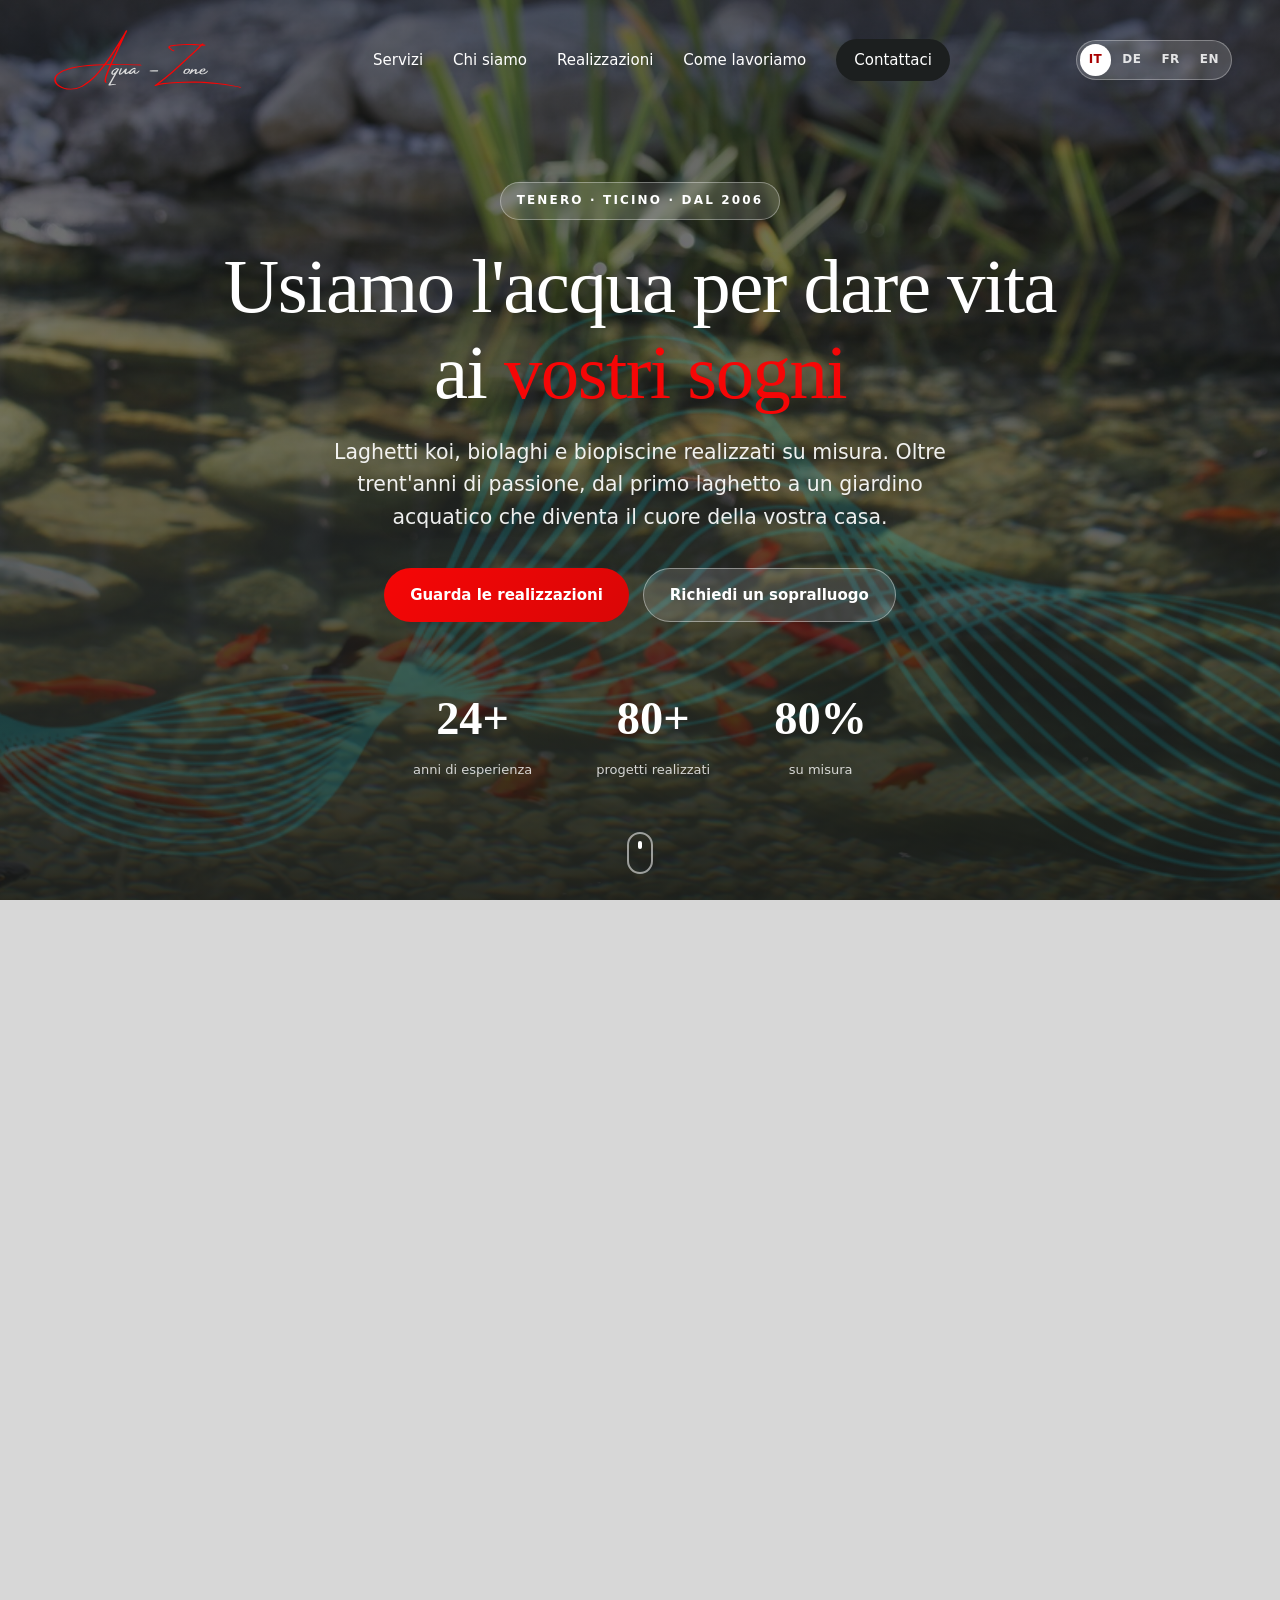
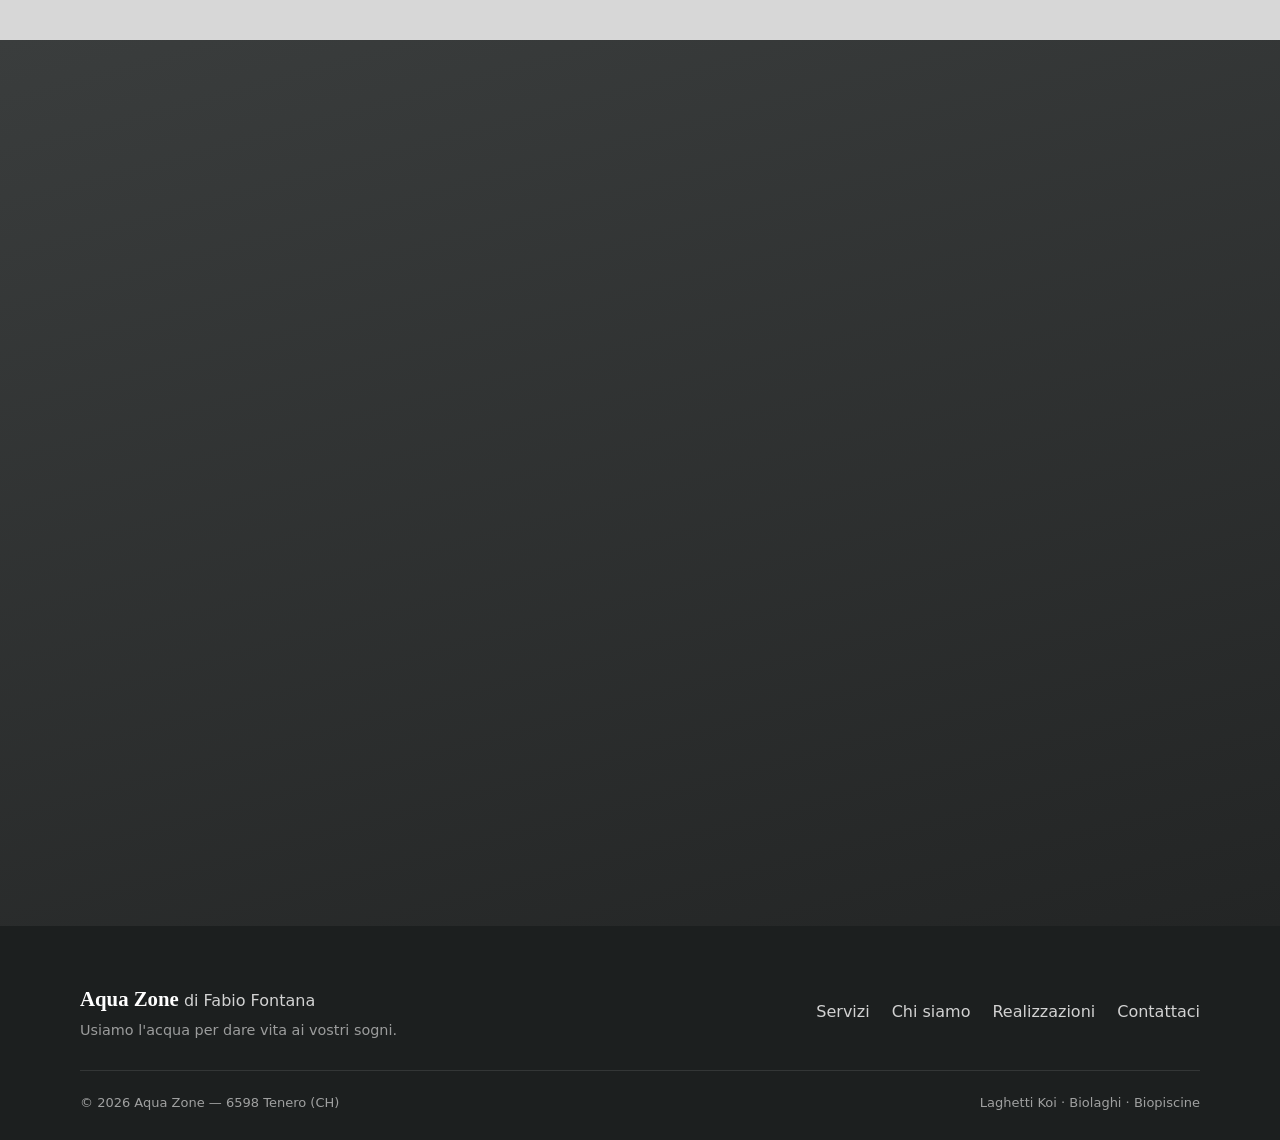
==== commit 88211ee0: "Logo ufficiale dal PDF, sezione "Come lavoriamo" e foto definitive Marchio: il lettering "Aqua - Zon" ====
--- a/index.html
+++ b/index.html
@@ -10,6 +10,25 @@
     />
     <!-- BOZZA: togliere questa riga quando il sito va online per davvero -->
     <meta name="robots" content="noindex, nofollow" />
+    <!-- Restringe cosa la pagina puo' caricare ed eseguire. Niente script o
+         stili inline nel sito, quindi non serve 'unsafe-inline'.
+         frame-ancestors e X-Frame-Options non sono applicabili via <meta>:
+         su GitHub Pages non si possono impostare header, quindi la protezione
+         contro l'incorniciamento arrivera' con l'hosting definitivo. -->
+    <meta
+      http-equiv="Content-Security-Policy"
+      content="default-src 'self';
+               script-src 'self';
+               style-src 'self' https://fonts.googleapis.com;
+               font-src https://fonts.gstatic.com;
+               img-src 'self' data:;
+               connect-src https://formsubmit.co;
+               form-action 'self' https://formsubmit.co;
+               base-uri 'self';
+               object-src 'none'"
+    />
+    <meta name="referrer" content="strict-origin-when-cross-origin" />
+    <meta name="theme-color" content="#d7d7d7" />
     <link rel="preconnect" href="https://fonts.googleapis.com" />
     <link rel="preconnect" href="https://fonts.gstatic.com" crossorigin />
     <link
@@ -22,16 +41,10 @@
     <div class="scroll-progress" id="scrollProgress" aria-hidden="true"></div>
 
     <header class="site-header" id="siteHeader">
+
       <a class="brand" href="#hero" aria-label="Aqua Zone">
-        <span class="brand-mark" aria-hidden="true">
-          <svg viewBox="0 0 24 24" width="22" height="22" fill="none">
-            <path d="M12 2C12 2 5 9.5 5 14.5a7 7 0 0 0 14 0C19 9.5 12 2 12 2Z" fill="currentColor"/>
-          </svg>
-        </span>
-        <span class="brand-text">
-          <strong>Aqua Zone</strong>
-          <small>Koi Shop &amp; Ponds</small>
-        </span>
+        <img class="brand-logo brand-logo-scuro" src="img/logo-aqua-zone.svg" alt="" aria-hidden="true" />
+        <img class="brand-logo brand-logo-chiaro" src="img/logo-aqua-zone-su-chiaro.svg" alt="" aria-hidden="true" />
       </a>
 
       <nav class="main-nav" id="mainNav" aria-label="Navigazione principale">
@@ -49,34 +62,30 @@
         <button type="button" data-lang="en">EN</button>
       </div>
 
-      <button class="nav-toggle" id="navToggle" aria-label="Menu" aria-expanded="false">
-        <span></span><span></span><span></span>
-      </button>
     </header>
 
     <main>
       <!-- HERO -->
       <section class="hero" id="hero">
-        <div class="hero-bg" aria-hidden="true">
-          <img src="img/hero.jpg" alt="" />
-        </div>
-        <div class="hero-overlay" aria-hidden="true"></div>
+        <div class="hero-flow" aria-hidden="true">
+          <span class="flow-wave"></span>
+        </div>
         <div class="hero-content">
-          <span class="eyebrow reveal" data-i18n="hero.eyebrow">Tenero · Ticino · dal 1990</span>
-          <h1 class="reveal" data-i18n-html="hero.title">
+          <span class="eyebrow" data-i18n="hero.eyebrow">Tenero · Ticino · dal 2006</span>
+          <h1 data-i18n-html="hero.title">
             Usiamo l'acqua per dare vita ai <span class="accent">vostri sogni</span>
           </h1>
-          <p class="hero-lead reveal" data-i18n="hero.lead">
+          <p class="hero-lead" data-i18n="hero.lead">
             Laghetti koi, biolaghi e biopiscine realizzati su misura. Oltre trent'anni di passione,
-            dal primo laghetto fai-da-te a un giardino acquatico che diventa il cuore della vostra casa.
+            dal primo laghetto a un giardino acquatico che diventa il cuore della vostra casa.
           </p>
-          <div class="hero-actions reveal">
+          <div class="hero-actions">
             <a href="#realizzazioni" class="btn btn-primary" data-i18n="hero.cta1">Guarda le realizzazioni</a>
             <a href="#contatti" class="btn btn-ghost" data-i18n="hero.cta2">Richiedi un sopralluogo</a>
           </div>
-          <div class="hero-stats reveal">
+          <div class="hero-stats">
             <div><strong data-count="30" data-suffix="+">0</strong><span data-i18n="hero.stat1">anni di esperienza</span></div>
-            <div><strong data-count="250" data-suffix="+">0</strong><span data-i18n="hero.stat2">laghetti realizzati</span></div>
+            <div><strong data-count="100" data-suffix="+">0</strong><span data-i18n="hero.stat2">progetti realizzati</span></div>
             <div><strong data-count="100" data-suffix="%">0</strong><span data-i18n="hero.stat3">su misura</span></div>
           </div>
         </div>
@@ -87,7 +96,7 @@
       <section class="section" id="servizi">
         <div class="section-head reveal">
           <span class="kicker" data-i18n="serv.kicker">Cosa facciamo</span>
-          <h2 data-i18n="serv.title">Soluzioni d'acqua, su misura per voi</h2>
+          <h2 data-i18n="serv.title">Soluzioni su misura per voi</h2>
           <p data-i18n="serv.sub">Dalla progettazione alla manutenzione, seguiamo ogni fase con la cura di chi ha trasformato una passione in mestiere.</p>
         </div>
 
@@ -96,7 +105,7 @@
             <div class="card-photo"><img src="img/card-koi.jpg" alt="Laghetti koi" loading="lazy" /></div>
             <div class="card-body">
               <h3 data-i18n="serv.koi.t">Laghetti Koi</h3>
-              <p data-i18n="serv.koi.d">Lagune per carpe koi con filtraggio professionale e profondità ideale per esemplari sani e longevi.</p>
+              <p data-i18n="serv.koi.d">Laghetti per carpe koi con filtraggio professionale e profondità ideale per esemplari sani e longevi.</p>
               <span class="card-more" data-i18n="serv.more">Scopri di più →</span>
             </div>
           </a>
@@ -147,17 +156,17 @@
       <section class="section section-split" id="chi-siamo">
         <div class="split-media reveal">
           <div class="media-frame">
-            <img src="img/about.jpg" alt="Carpe koi in un laghetto realizzato da Aqua Zone" loading="lazy" />
+            <img src="img/about.jpg" alt="Un giardino acquatico realizzato da Aqua Zone" loading="lazy" />
           </div>
           <div class="media-badge">
             <strong>30+</strong>
-            <span data-i18n="about.badge">anni di<br />passione</span>
+            <span data-i18n-html="about.badge">anni di<br />passione</span>
           </div>
         </div>
         <div class="split-text reveal">
           <span class="kicker" data-i18n="about.kicker">Chi siamo</span>
           <h2 data-i18n="about.title">Una passione nata in giardino, cresciuta nel tempo</h2>
-          <p data-i18n="about.p1">Tutto è cominciato all'inizio degli anni '90, dal primo laghetto fai-da-te realizzato nel giardino di casa. Da lì, anno dopo anno, la passione per l'acqua e per le carpe koi è diventata un mestiere.</p>
+          <p data-i18n="about.p1">Tutto è cominciato nel 2006, dal primo laghetto realizzato nel giardino di casa. Da lì, anno dopo anno, la passione per l'acqua e per le carpe koi è diventata un mestiere.</p>
           <p data-i18n-html="about.p2">Oggi <strong>Aqua Zone di Fabio Fontana</strong> mette oltre trent'anni di esperienza al servizio di chi vuole un giardino acquatico curato in ogni dettaglio.</p>
           <ul class="checklist">
             <li data-i18n="about.li1">Progetti personalizzati, mai uguali</li>
@@ -177,8 +186,8 @@
 
         <div class="gallery">
           <figure class="gallery-item reveal" tabindex="0">
-            <img src="img/g1.jpg" alt="Laguna koi" loading="lazy" />
-            <figcaption><strong data-i18n="proj.g1t">Laguna Koi</strong><span data-i18n="proj.g1s">Filtraggio professionale</span></figcaption>
+            <img src="img/g1.jpg" alt="Laghetto koi" loading="lazy" />
+            <figcaption><strong data-i18n="proj.g1t">Laghetto Koi</strong><span data-i18n="proj.g1s">Filtraggio professionale</span></figcaption>
           </figure>
           <figure class="gallery-item reveal" tabindex="0">
             <img src="img/g2.jpg" alt="Biolago naturale" loading="lazy" />
@@ -210,28 +219,63 @@
           <span class="kicker" data-i18n="proc.kicker">Come lavoriamo</span>
           <h2 data-i18n="proc.title">Dal sogno alla realtà, in quattro passi</h2>
         </div>
-        <ol class="timeline">
-          <li class="reveal">
-            <span class="step-num">01</span>
-            <h3 data-i18n="proc.s1t">Sopralluogo</h3>
-            <p data-i18n="proc.s1d">Veniamo da voi per capire spazio, esigenze e desideri.</p>
-          </li>
-          <li class="reveal">
-            <span class="step-num">02</span>
-            <h3 data-i18n="proc.s2t">Progetto</h3>
-            <p data-i18n="proc.s2d">Proponiamo una soluzione su misura, con materiali e tempistiche chiare.</p>
-          </li>
-          <li class="reveal">
-            <span class="step-num">03</span>
-            <h3 data-i18n="proc.s3t">Realizzazione</h3>
-            <p data-i18n="proc.s3d">Costruiamo il vostro laghetto con cura artigianale, passo dopo passo.</p>
-          </li>
-          <li class="reveal">
-            <span class="step-num">04</span>
-            <h3 data-i18n="proc.s4t">Manutenzione</h3>
-            <p data-i18n="proc.s4d">Vi seguiamo nel tempo perché l'acqua resti sempre limpida e sana.</p>
-          </li>
-        </ol>
+        <div class="process reveal" id="process">
+          <div class="process-rail" role="tablist" aria-label="Fasi della realizzazione">
+            <span class="rail-line" aria-hidden="true"><i id="railFill"></i></span>
+
+            <button class="pstep is-active" role="tab" id="ptab0" aria-controls="ppanel0" aria-selected="true" data-step="0" data-img="img/step-1.jpg">
+              <!-- data-img: percorso della fotografia; se vuoto compare il riquadro tratteggiato -->
+              <span class="pshot" aria-hidden="true"><img src="img/step-1.jpg" alt="" loading="lazy" decoding="async" /><span class="pshot-empty">foto<br>da inserire</span></span>
+              <span class="pdot" aria-hidden="true"></span>
+              <em class="pnum">01</em>
+              <span class="plabel" data-i18n="proc.s1t">Sopralluogo</span>
+            </button>
+            <button class="pstep" role="tab" id="ptab1" aria-controls="ppanel1" aria-selected="false" tabindex="-1" data-step="1" data-img="img/step-2.jpg">
+              <!-- data-img: percorso della fotografia; se vuoto compare il riquadro tratteggiato -->
+              <span class="pshot" aria-hidden="true"><img src="img/step-2.jpg" alt="" loading="lazy" decoding="async" /><span class="pshot-empty">foto<br>da inserire</span></span>
+              <span class="pdot" aria-hidden="true"></span>
+              <em class="pnum">02</em>
+              <span class="plabel" data-i18n="proc.s2t">Progetto</span>
+            </button>
+            <button class="pstep" role="tab" id="ptab2" aria-controls="ppanel2" aria-selected="false" tabindex="-1" data-step="2" data-img="img/step-3.jpg">
+              <!-- data-img: percorso della fotografia; se vuoto compare il riquadro tratteggiato -->
+              <span class="pshot" aria-hidden="true"><img src="img/step-3.jpg" alt="" loading="lazy" decoding="async" /><span class="pshot-empty">foto<br>da inserire</span></span>
+              <span class="pdot" aria-hidden="true"></span>
+              <em class="pnum">03</em>
+              <span class="plabel" data-i18n="proc.s3t">Realizzazione</span>
+            </button>
+            <button class="pstep" role="tab" id="ptab3" aria-controls="ppanel3" aria-selected="false" tabindex="-1" data-step="3" data-img="img/step-4.jpg">
+              <!-- data-img: percorso della fotografia; se vuoto compare il riquadro tratteggiato -->
+              <span class="pshot" aria-hidden="true"><img src="img/step-4.jpg" alt="" loading="lazy" decoding="async" /><span class="pshot-empty">foto<br>da inserire</span></span>
+              <span class="pdot" aria-hidden="true"></span>
+              <em class="pnum">04</em>
+              <span class="plabel" data-i18n="proc.s4t">Manutenzione</span>
+            </button>
+          </div>
+
+          <div class="process-stage">
+            <article class="ppanel is-active" id="ppanel0" role="tabpanel" aria-labelledby="ptab0" data-panel="0">
+              <span class="pbig" aria-hidden="true">01</span>
+              <h3 data-i18n="proc.s1t">Sopralluogo</h3>
+              <p data-i18n="proc.s1d">Veniamo da voi per capire spazio, esigenze e desideri.</p>
+            </article>
+            <article class="ppanel" id="ppanel1" role="tabpanel" aria-labelledby="ptab1" data-panel="1" hidden>
+              <span class="pbig" aria-hidden="true">02</span>
+              <h3 data-i18n="proc.s2t">Progetto</h3>
+              <p data-i18n="proc.s2d">Proponiamo una soluzione su misura, con materiali e tempistiche chiare.</p>
+            </article>
+            <article class="ppanel" id="ppanel2" role="tabpanel" aria-labelledby="ptab2" data-panel="2" hidden>
+              <span class="pbig" aria-hidden="true">03</span>
+              <h3 data-i18n="proc.s3t">Realizzazione</h3>
+              <p data-i18n="proc.s3d">Costruiamo il vostro laghetto con cura artigianale, passo dopo passo.</p>
+            </article>
+            <article class="ppanel" id="ppanel3" role="tabpanel" aria-labelledby="ptab3" data-panel="3" hidden>
+              <span class="pbig" aria-hidden="true">04</span>
+              <h3 data-i18n="proc.s4t">Manutenzione</h3>
+              <p data-i18n="proc.s4d">Vi seguiamo nel tempo perché l'acqua resti sempre limpida e sana.</p>
+            </article>
+          </div>
+        </div>
       </section>
 
       <!-- CONTATTI -->
@@ -273,15 +317,15 @@
           <form class="contact-form reveal" id="contactForm" novalidate>
             <label>
               <span data-i18n="form.name">Nome e cognome</span>
-              <input type="text" name="name" required placeholder="Mario Rossi" />
+              <input type="text" name="name" autocomplete="name" required placeholder="Mario Rossi" />
             </label>
             <label>
               <span data-i18n="form.email">Email</span>
-              <input type="email" name="email" required placeholder="mario@esempio.ch" />
+              <input type="email" name="email" autocomplete="email" required placeholder="mario@esempio.ch" />
             </label>
             <label>
               <span data-i18n="form.phone">Telefono</span>
-              <input type="tel" name="phone" placeholder="079 000 00 00" />
+              <input type="tel" name="phone" autocomplete="tel" placeholder="079 000 00 00" />
             </label>
             <label>
               <span data-i18n="form.project">Tipo di progetto</span>
--- a/styles.css
+++ b/styles.css
@@ -1,15 +1,23 @@
 :root {
-  --ink: #0c2733;
-  --ink-soft: #43616d;
-  --teal: #0e7c86;
-  --teal-deep: #0a5b63;
-  --aqua: #2bb6c4;
-  --aqua-light: #7fd9df;
-  --sand: #f4f1e9;
-  --paper: #fbfcfc;
-  --leaf: #4f9d69;
-  --line: rgba(12, 39, 51, 0.1);
-  --shadow: 0 18px 50px -24px rgba(10, 60, 70, 0.45);
+  /* Palette rosso + grigio richiesta dal cliente.
+     I codici RAL sono colori fisici: a schermo si usano queste approssimazioni. */
+  --red: #f60606;          /* Rosso digitale del logo, equivalente RAL 3024 */
+  --red-strong: #d90606;   /* rosso piu' carico per testi e bordi */
+  --red-deep: #a80000;     /* rosso scuro per hover e fondi */
+  --red-light: #ff8d85;    /* rosso chiaro sui fondi scuri (4.9:1 sul fondo contatti) */
+  --logo-aqua: #07d7f3;    /* ciano dell'onda originale */
+
+  --paper: #d7d7d7;        /* RAL 7047 - grigio chiaro, sfondo delle pagine */
+  --surface: #ececec;      /* grigio piu' chiaro per schede e riquadri */
+  --sand: #e3e3e3;         /* grigio dei pannelli */
+  --grey-dark: #3a3d3d;    /* grigio scuro per fasce e piede pagina */
+  --grey-darker: #232525;
+
+  --ink: #1c1f1f;          /* testo principale */
+  --ink-soft: #4f5454;     /* testo secondario (5.35:1 su --paper) */
+
+  --line: rgba(28, 31, 31, 0.16);
+  --shadow: 0 18px 50px -24px rgba(0, 0, 0, 0.45);
   --radius: 18px;
   --maxw: 1120px;
   --ease: cubic-bezier(0.22, 1, 0.36, 1);
@@ -17,7 +25,9 @@
 
 * { box-sizing: border-box; margin: 0; padding: 0; }
 
-html { scroll-behavior: smooth; }
+/* --header-h e' misurata a runtime: l'header cambia altezza con la lingua e con
+   la larghezza, quindi le ancore non possono fidarsi di un valore fisso. */
+html { scroll-behavior: smooth; scroll-padding-top: calc(var(--header-h, 96px) + 16px); }
 
 body {
   font-family: "Inter", system-ui, sans-serif;
@@ -26,6 +36,7 @@
   line-height: 1.6;
   -webkit-font-smoothing: antialiased;
   overflow-x: hidden;
+  overflow-x: clip;
 }
 
 h1, h2, h3 { font-family: "Fraunces", Georgia, serif; font-weight: 500; line-height: 1.12; }
@@ -36,7 +47,7 @@
 /* ---------- Scroll progress ---------- */
 .scroll-progress {
   position: fixed; top: 0; left: 0; height: 3px; width: 0%;
-  background: linear-gradient(90deg, var(--aqua), var(--teal));
+  background: linear-gradient(90deg, var(--red), var(--red-strong));
   z-index: 100; transition: width 0.1s linear;
 }
 
@@ -48,41 +59,45 @@
   transition: background 0.4s var(--ease), box-shadow 0.4s var(--ease), padding 0.4s var(--ease);
 }
 .site-header.scrolled {
-  background: rgba(251, 252, 252, 0.85);
+  background: rgba(215, 215, 215, 0.85);
+  -webkit-backdrop-filter: blur(14px);
   backdrop-filter: blur(14px);
   box-shadow: 0 1px 0 var(--line);
   padding-top: 12px; padding-bottom: 12px;
 }
 
-.brand { display: flex; align-items: center; gap: 11px; }
-.brand-mark {
-  display: grid; place-items: center; width: 38px; height: 38px; border-radius: 11px;
-  background: linear-gradient(150deg, var(--aqua), var(--teal-deep)); color: #fff;
-  box-shadow: var(--shadow);
-}
-.brand-text strong { display: block; font-size: 17px; letter-spacing: -0.01em; }
-.brand-text small { display: block; font-size: 11px; color: var(--ink-soft); letter-spacing: 0.08em; text-transform: uppercase; }
-
-/* Header over hero photo: light text until scrolled */
-.site-header:not(.scrolled) .brand-text strong,
+/* Marchio. Niente onda ciano dietro: il lettering del logo ha gia' i suoi
+   svolazzi e i due tratti si accavallavano. L'onda resta nell'hero. */
+.brand { position: relative; display: inline-grid; grid-template-areas: "logo"; align-items: center; padding: 10px 4px; }
+/* Il marchio e' il lettering originale del logo (font Amsterdam Four del PDF
+   del cliente) convertito in tracciati SVG: nitido a ogni dimensione e senza
+   dover distribuire il font. Due varianti perche' il grigio chiaro del PDF
+   (#D9D9D9) e' leggibile sull'hero scuro ma sparirebbe sull'header chiaro. */
+.brand-logo {
+  grid-area: logo; position: relative; display: block;
+  height: clamp(46px, 6vw, 64px); width: auto; justify-self: start;
+  transition: opacity 0.4s var(--ease);
+}
+.brand-logo-chiaro { opacity: 0; }
+.site-header.scrolled .brand-logo-scuro { opacity: 0; }
+.site-header.scrolled .brand-logo-chiaro { opacity: 1; }
+
+/* Sopra all'hero scuro i link restano chiari, finche' non si scorre. */
 .site-header:not(.scrolled) .main-nav > a:not(.nav-cta) { color: #fff; }
-.site-header:not(.scrolled) .brand-text small { color: rgba(255,255,255,0.8); }
-.site-header:not(.scrolled) .nav-toggle span { background: #fff; }
-.nav-toggle.open span { background: var(--ink) !important; }
 
 .main-nav { display: flex; align-items: center; gap: clamp(14px, 2.4vw, 30px); }
 .main-nav a { font-size: 15px; font-weight: 500; color: var(--ink); position: relative; transition: color 0.25s; }
 .main-nav a:not(.nav-cta)::after {
   content: ""; position: absolute; left: 0; bottom: -5px; height: 2px; width: 0;
-  background: var(--aqua); transition: width 0.3s var(--ease);
-}
-.main-nav a:not(.nav-cta):hover { color: var(--teal); }
+  background: var(--red); transition: width 0.3s var(--ease);
+}
+.main-nav a:not(.nav-cta):hover { color: var(--red-strong); }
 .main-nav a:not(.nav-cta):hover::after { width: 100%; }
 .nav-cta {
   background: var(--ink); color: #fff !important; padding: 9px 18px; border-radius: 999px;
   transition: transform 0.25s var(--ease), background 0.25s;
 }
-.nav-cta:hover { background: var(--teal); transform: translateY(-2px); }
+.nav-cta:hover { background: var(--red-strong); transform: translateY(-2px); }
 
 /* Language switch */
 .lang-switch { display: flex; gap: 2px; padding: 3px; border-radius: 999px; background: rgba(120,120,120,0.12); border: 1px solid var(--line); }
@@ -91,14 +106,11 @@
   letter-spacing: 0.04em; color: var(--ink-soft); padding: 6px 9px; border-radius: 999px;
   transition: background 0.2s, color 0.2s;
 }
-.lang-switch button:hover { color: var(--teal); }
-.lang-switch button.active { background: #fff; color: var(--teal-deep); box-shadow: 0 2px 6px rgba(0,0,0,0.08); }
+.lang-switch button:hover { color: var(--red-strong); }
+.lang-switch button.active { background: #fff; color: var(--red-deep); box-shadow: 0 2px 6px rgba(0,0,0,0.08); }
 .site-header:not(.scrolled) .lang-switch { background: rgba(255,255,255,0.16); border-color: rgba(255,255,255,0.3); }
 .site-header:not(.scrolled) .lang-switch button { color: rgba(255,255,255,0.85); }
-.site-header:not(.scrolled) .lang-switch button.active { background: #fff; color: var(--teal-deep); }
-
-.nav-toggle { display: none; flex-direction: column; gap: 5px; background: none; border: 0; cursor: pointer; padding: 6px; }
-.nav-toggle span { width: 24px; height: 2px; background: var(--ink); border-radius: 2px; transition: transform 0.3s, opacity 0.3s; }
+.site-header:not(.scrolled) .lang-switch button.active { background: #fff; color: var(--red-deep); }
 
 /* ---------- Buttons ---------- */
 .btn {
@@ -106,55 +118,74 @@
   padding: 14px 26px; border-radius: 999px; font-weight: 600; font-size: 15px;
   cursor: pointer; border: 0; transition: transform 0.25s var(--ease), box-shadow 0.25s, background 0.25s;
 }
-.btn-primary { background: linear-gradient(135deg, var(--aqua), var(--teal)); color: #fff; box-shadow: var(--shadow); }
-.btn-primary:hover { transform: translateY(-3px); box-shadow: 0 24px 50px -20px rgba(14, 124, 134, 0.6); }
+.btn-primary { background: linear-gradient(135deg, var(--red), var(--red-strong)); color: #fff; box-shadow: var(--shadow); }
+.btn-primary:hover { transform: translateY(-3px); box-shadow: 0 24px 50px -20px rgba(216, 31, 20, 0.6); }
 .btn-ghost { background: rgba(255, 255, 255, 0.7); color: var(--ink); border: 1px solid var(--line); }
 .btn-ghost:hover { transform: translateY(-3px); background: #fff; }
 .btn-block { width: 100%; }
 
 /* ---------- Hero ---------- */
+/* Fotografia di un laghetto come sfondo (scelta del cliente). Il velo scuro
+   sopra la foto tiene leggibili titolo, testo e numeri. */
 .hero {
-  position: relative; min-height: 100svh; display: flex; flex-direction: column;
+  position: relative; display: flex; flex-direction: column;
   justify-content: center; align-items: center; text-align: center;
-  padding: 120px clamp(20px, 6vw, 40px) 80px;
-  background:
-    radial-gradient(120% 80% at 50% -10%, #eafafb 0%, var(--paper) 55%),
-    linear-gradient(180deg, #f3fbfb, var(--paper));
+  min-height: 100vh; min-height: 100svh;
+  padding: calc(var(--header-h, 96px) + 34px) clamp(20px, 6vw, 40px) 90px;
+  background-color: #0a0d0e;
+  background-image:
+    linear-gradient(180deg, rgba(22, 24, 24, 0.68) 0%, rgba(22, 24, 24, 0.58) 45%, rgba(16, 18, 18, 0.88) 100%),
+    url("img/hero-home.jpg");
+  background-repeat: no-repeat, no-repeat;
+  background-position: center, center;
+  background-size: cover, cover;
   overflow: hidden;
 }
-.hero-bg { position: absolute; inset: 0; z-index: 0; }
-.hero-bg img { width: 100%; height: 100%; object-fit: cover; }
-.hero-overlay {
-  position: absolute; inset: 0; z-index: 0;
-  background: linear-gradient(180deg, rgba(4,30,36,0.72) 0%, rgba(4,30,36,0.58) 40%, rgba(6,32,38,0.9) 100%);
-}
-.hero-water { position: absolute; inset: auto 0 0 0; height: 38vh; z-index: 0; pointer-events: none; opacity: 0.9; }
-.wave {
-  position: absolute; left: -10%; right: -10%; bottom: 0; height: 100%;
-  background-repeat: repeat-x; border-radius: 45% 45% 0 0;
-}
-.wave-1 { background: linear-gradient(180deg, rgba(127,217,223,0.35), rgba(43,182,196,0.15)); animation: drift 9s ease-in-out infinite; bottom: -8%; }
-.wave-2 { background: linear-gradient(180deg, rgba(43,182,196,0.28), rgba(14,124,134,0.12)); animation: drift 12s ease-in-out infinite reverse; bottom: -16%; }
-.wave-3 { background: linear-gradient(180deg, rgba(14,124,134,0.22), rgba(10,91,99,0.1)); animation: drift 16s ease-in-out infinite; bottom: -24%; }
-@keyframes drift {
-  0%, 100% { transform: translateX(0) scaleY(1); }
-  50% { transform: translateX(3%) scaleY(1.06); }
-}
-
-.hero-content { position: relative; z-index: 1; max-width: 860px; color: #fff; }
+/* L'onda del logo fa da sfondo: entra "a flusso" e poi respira lentamente. */
+.hero-flow { position: absolute; inset: 0; z-index: 0; display: grid; place-items: center; pointer-events: none; }
+.flow-wave {
+  width: min(178%, 2100px); max-width: none; aspect-ratio: 1300 / 866; opacity: 0.16;
+  background: var(--logo-aqua);
+  -webkit-mask: url("img/onda.png") center / contain no-repeat;
+          mask: url("img/onda.png") center / contain no-repeat;
+  animation: flowIn 2.4s var(--ease) 0.1s both, flowDrift 17s ease-in-out 2.6s infinite;
+}
+@keyframes flowIn {
+  0%   { clip-path: inset(0 100% 0 0); opacity: 0; transform: translate3d(-3%, 16px, 0) scaleY(0.84); }
+  45%  { opacity: 0.16; }
+  100% { clip-path: inset(0 0 0 0); opacity: 0.16; transform: none; }
+}
+@keyframes flowDrift {
+  0%, 100% { transform: translate3d(0, 0, 0) scaleY(1); }
+  50%      { transform: translate3d(1.4%, -10px, 0) scaleY(1.05); }
+}
+
+.hero-content { position: relative; z-index: 1; max-width: 880px; color: #fff; }
+
+/* Il logo sostituisce il marchio che stava in alto a sinistra. La maschera
+   sfuma la targa scura del file PNG dentro allo sfondo della sezione. */
+/* Entrata scaglionata dei testi, dopo che l'onda ha finito di scorrere. */
+.hero-content > * { animation: heroRise 0.95s var(--ease) both; }
+.hero .eyebrow { animation-delay: 0.9s; }
+.hero h1 { animation-delay: 1.05s; }
+.hero .hero-lead { animation-delay: 1.2s; }
+.hero .hero-actions { animation-delay: 1.35s; }
+.hero .hero-stats { animation-delay: 1.5s; }
+@keyframes heroRise { from { opacity: 0; transform: translateY(20px); } to { opacity: 1; transform: none; } }
 .eyebrow, .kicker {
   display: inline-block; font-size: 12px; font-weight: 600; letter-spacing: 0.18em;
-  text-transform: uppercase; color: var(--teal);
+  text-transform: uppercase; color: var(--red-deep);
 }
 .hero .eyebrow {
   padding: 8px 16px; border: 1px solid rgba(255,255,255,0.35); border-radius: 999px;
-  background: rgba(255,255,255,0.12); color: #fff; backdrop-filter: blur(4px);
+  background: rgba(255,255,255,0.12); color: #fff;
+  -webkit-backdrop-filter: blur(4px); backdrop-filter: blur(4px);
 }
 .hero h1 { font-size: clamp(2.6rem, 6.5vw, 4.8rem); margin: 24px 0 20px; letter-spacing: -0.02em; color: #fff; text-shadow: 0 2px 30px rgba(0,0,0,0.3); }
-.hero h1 .accent { color: var(--aqua-light); position: relative; white-space: nowrap; }
+.hero h1 .accent { color: var(--red); position: relative; white-space: nowrap; }
 .hero-lead { font-size: clamp(1.05rem, 1.7vw, 1.28rem); color: rgba(255,255,255,0.92); max-width: 640px; margin: 0 auto 34px; text-shadow: 0 1px 16px rgba(0,0,0,0.3); }
 .hero-actions { display: flex; gap: 14px; justify-content: center; flex-wrap: wrap; }
-.hero .btn-ghost { background: rgba(255,255,255,0.14); color: #fff; border-color: rgba(255,255,255,0.4); backdrop-filter: blur(4px); }
+.hero .btn-ghost { background: rgba(255,255,255,0.14); color: #fff; border-color: rgba(255,255,255,0.4); -webkit-backdrop-filter: blur(4px); backdrop-filter: blur(4px); }
 .hero .btn-ghost:hover { background: rgba(255,255,255,0.95); color: var(--ink); }
 
 .hero-stats { display: flex; gap: clamp(24px, 5vw, 64px); justify-content: center; margin-top: 60px; flex-wrap: wrap; }
@@ -180,10 +211,10 @@
 /* ---------- Cards ---------- */
 .cards { display: grid; grid-template-columns: repeat(auto-fit, minmax(280px, 1fr)); gap: 22px; }
 .card {
-  background: var(--paper); border: 1px solid var(--line); border-radius: var(--radius);
+  background: var(--surface); border: 1px solid var(--line); border-radius: var(--radius);
   overflow: hidden; transition: transform 0.35s var(--ease), box-shadow 0.35s, border-color 0.35s;
 }
-.card:hover { transform: translateY(-8px); box-shadow: var(--shadow); border-color: rgba(43,182,196,0.4); }
+.card:hover { transform: translateY(-8px); box-shadow: var(--shadow); border-color: rgba(255,45,33,0.4); }
 .card-photo { aspect-ratio: 16 / 10; overflow: hidden; }
 .card-photo img { width: 100%; height: 100%; object-fit: cover; transition: transform 0.5s var(--ease); }
 .card:hover .card-photo img { transform: scale(1.06); }
@@ -191,25 +222,26 @@
 .card h3 { font-size: 1.3rem; margin-bottom: 8px; }
 .card p { color: var(--ink-soft); font-size: 0.97rem; }
 .card-link { display: block; cursor: pointer; }
-.card-link:focus-visible { outline: 2px solid var(--aqua); outline-offset: 3px; }
+.card-link:focus-visible { outline: 2px solid var(--red); outline-offset: 3px; }
 .card-more {
   display: inline-block; margin-top: 14px; font-size: 0.9rem; font-weight: 600;
-  color: var(--teal); transition: transform 0.25s var(--ease), color 0.25s;
-}
-.card-link:hover .card-more { color: var(--teal-deep); transform: translateX(4px); }
+  color: var(--red-deep); transition: transform 0.25s var(--ease), color 0.25s;
+}
+.card-link:hover .card-more { color: var(--red-deep); transform: translateX(4px); }
 
 /* ---------- Pagina servizio ---------- */
 .service-page .site-header { position: sticky; }
 .page-hero {
-  position: relative; min-height: 62svh; display: flex; align-items: flex-end;
-  padding: 140px clamp(20px, 6vw, 48px) clamp(44px, 7vw, 72px);
+  position: relative; display: flex; align-items: flex-end;
+  min-height: 62vh; min-height: 62svh;
+  padding: clamp(72px, 14vw, 140px) clamp(20px, 6vw, 48px) clamp(44px, 7vw, 72px);
   overflow: hidden; color: #fff;
 }
 .page-hero-bg { position: absolute; inset: 0; z-index: 0; }
 .page-hero-bg img { width: 100%; height: 100%; object-fit: cover; }
 .page-hero-overlay {
   position: absolute; inset: 0; z-index: 0;
-  background: linear-gradient(180deg, rgba(4,30,36,0.5) 0%, rgba(4,30,36,0.3) 40%, rgba(6,32,38,0.85) 100%);
+  background: linear-gradient(180deg, rgba(24,26,26,0.5) 0%, rgba(24,26,26,0.3) 40%, rgba(18,20,20,0.85) 100%);
 }
 .page-hero-content { position: relative; z-index: 1; max-width: var(--maxw); width: 100%; margin: 0 auto; }
 .back-link {
@@ -218,7 +250,7 @@
 }
 .back-link:hover { color: #fff; transform: translateX(-4px); }
 .page-hero .eyebrow {
-  display: block; margin-bottom: 10px; color: var(--aqua-light);
+  display: block; margin-bottom: 10px; color: var(--red-light);
 }
 .page-hero h1 {
   font-size: clamp(2.2rem, 5.5vw, 3.8rem); letter-spacing: -0.02em; color: #fff;
@@ -233,7 +265,7 @@
 .service-text p { color: var(--ink-soft); margin-bottom: 16px; font-size: 1.02rem; }
 .includes-card {
   background: var(--sand); border-radius: var(--radius); padding: 28px 26px;
-  position: sticky; top: 96px;
+  position: sticky; top: calc(var(--header-h, 90px) + 16px);
 }
 .includes-card h3 { font-size: 1.2rem; margin-bottom: 16px; }
 
@@ -241,10 +273,10 @@
 .other-services .section-head { margin-bottom: 34px; }
 .other-services h2 { font-size: clamp(1.6rem, 3.2vw, 2.2rem); }
 
-.cta-band { background: linear-gradient(165deg, #0a5b63, #073c42); color: #eaf7f8; padding: clamp(60px, 9vw, 90px) clamp(20px, 5vw, 40px); text-align: center; }
+.cta-band { background: linear-gradient(165deg, #3a3d3d, #232525); color: #f0f0f0; padding: clamp(60px, 9vw, 90px) clamp(20px, 5vw, 40px); text-align: center; }
 .cta-inner { max-width: 680px; margin: 0 auto; }
 .cta-band h2 { color: #fff; font-size: clamp(1.8rem, 3.8vw, 2.6rem); margin-bottom: 12px; }
-.cta-band p { color: rgba(234,247,248,0.85); margin-bottom: 28px; }
+.cta-band p { color: rgba(240,240,240,0.85); margin-bottom: 28px; }
 .cta-band .btn-ghost { background: rgba(255,255,255,0.12); color: #fff; border-color: rgba(255,255,255,0.35); }
 .cta-band .btn-ghost:hover { background: rgba(255,255,255,0.95); color: var(--ink); }
 .cta-band .hero-actions { justify-content: center; }
@@ -253,14 +285,14 @@
 .section-split {
   display: grid; grid-template-columns: 1fr 1fr; gap: clamp(34px, 6vw, 72px); align-items: center;
 }
-.split-text .kicker { color: var(--teal); }
+.split-text .kicker { color: var(--red-deep); }
 .split-text h2 { font-size: clamp(1.8rem, 3.6vw, 2.6rem); margin: 12px 0 18px; }
 .split-text p { color: var(--ink-soft); margin-bottom: 14px; }
 .checklist { list-style: none; margin-top: 22px; display: grid; gap: 12px; }
 .checklist li { padding-left: 34px; position: relative; font-weight: 500; }
 .checklist li::before {
   content: "✓"; position: absolute; left: 0; top: 0; width: 22px; height: 22px; border-radius: 50%;
-  background: var(--leaf); color: #fff; font-size: 12px; display: grid; place-items: center;
+  background: var(--red-strong); color: #fff; font-size: 12px; display: grid; place-items: center;
 }
 
 .split-media { position: relative; }
@@ -269,11 +301,19 @@
   box-shadow: var(--shadow);
 }
 .media-frame img { width: 100%; height: 100%; object-fit: cover; }
+/* Riquadro in attesa della fotografia definitiva */
+.media-frame-empty {
+  background:
+    repeating-linear-gradient(135deg, rgba(28,31,31,0.04) 0 14px, transparent 14px 28px),
+    linear-gradient(160deg, #ededed, #dcdcdc);
+  border: 1px dashed rgba(28,31,31,0.18);
+  box-shadow: none;
+}
 .media-badge {
   position: absolute; right: -14px; bottom: -18px; background: #fff; border-radius: 18px;
   padding: 16px 22px; box-shadow: var(--shadow); display: flex; align-items: center; gap: 12px;
 }
-.media-badge strong { font-family: "Fraunces", serif; font-size: 2.2rem; color: var(--teal); line-height: 1; }
+.media-badge strong { font-family: "Fraunces", serif; font-size: 2.2rem; color: var(--red-strong); line-height: 1; }
 .media-badge span { font-size: 13px; color: var(--ink-soft); font-weight: 500; }
 
 /* ---------- Gallery ---------- */
@@ -283,7 +323,7 @@
   cursor: pointer; box-shadow: var(--shadow); transition: transform 0.4s var(--ease);
 }
 .gallery-item img { position: absolute; inset: 0; width: 100%; height: 100%; object-fit: cover; transition: transform 0.6s var(--ease); }
-.gallery-item::after { content: ""; position: absolute; inset: 0; background: linear-gradient(180deg, transparent 38%, rgba(6,40,46,0.85)); }
+.gallery-item::after { content: ""; position: absolute; inset: 0; background: linear-gradient(180deg, transparent 38%, rgba(18,20,20,0.85)); }
 .gallery-item:hover, .gallery-item:focus-visible { transform: translateY(-6px); outline: none; }
 .gallery-item:hover img { transform: scale(1.08); }
 .gallery-item figcaption { position: absolute; left: 20px; bottom: 18px; right: 20px; z-index: 1; color: #fff; }
@@ -291,40 +331,119 @@
 .gallery-item figcaption span { font-size: 13px; opacity: 0.85; }
 .gallery-note { text-align: center; margin-top: 26px; color: var(--ink-soft); font-size: 0.9rem; }
 
-/* ---------- Timeline ---------- */
-.timeline { list-style: none; display: grid; grid-template-columns: repeat(auto-fit, minmax(220px, 1fr)); gap: 22px; counter-reset: step; }
-.timeline li {
-  position: relative; padding: 28px 24px; border-radius: var(--radius); background: var(--sand);
-  transition: transform 0.35s var(--ease), box-shadow 0.35s;
-}
-.timeline li:hover { transform: translateY(-6px); box-shadow: var(--shadow); }
-.step-num { font-family: "Fraunces", serif; font-size: 2rem; color: var(--aqua); display: block; margin-bottom: 8px; }
-.timeline h3 { font-size: 1.2rem; margin-bottom: 6px; }
-.timeline p { color: var(--ink-soft); font-size: 0.95rem; }
+/* ---------- Processo: timeline interattiva ---------- */
+.process { display: grid; gap: clamp(26px, 4vw, 46px); }
+
+/* lo spazio in alto ospita l'anteprima che compare al passaggio del cursore */
+.process-rail { position: relative; display: grid; grid-template-columns: repeat(4, 1fr); gap: 10px; margin-top: 168px; }
+
+/* Anteprima fotografica di ogni fase. Il percorso si mette nell'attributo
+   data-img del pulsante: finche' e' vuoto resta il riquadro tratteggiato. */
+.pshot {
+  position: absolute; bottom: calc(100% + 16px); left: 50%; z-index: 3;
+  width: min(200px, 42vw); aspect-ratio: 4 / 3; border-radius: 12px; overflow: hidden;
+  background: var(--sand); border: 1px solid var(--line); box-shadow: var(--shadow);
+  display: grid; place-items: center; pointer-events: none; opacity: 0;
+  transform: translateX(-50%) translateY(8px) scale(0.96);
+  transition: opacity 0.3s var(--ease), transform 0.3s var(--ease);
+}
+.pshot::after {
+  content: ""; position: absolute; bottom: -6px; left: 50%; width: 12px; height: 12px;
+  transform: translateX(-50%) rotate(45deg); background: var(--sand);
+  border-right: 1px solid var(--line); border-bottom: 1px solid var(--line);
+}
+.pstep:hover .pshot,
+.pstep:focus-visible .pshot,
+.pstep.is-active .pshot {
+  opacity: 1; transform: translateX(-50%) translateY(0) scale(1);
+}
+.pshot img { width: 100%; height: 100%; object-fit: cover; display: block; }
+.pshot.is-empty {
+  border-style: dashed; border-color: rgba(28, 31, 31, 0.25);
+  background:
+    repeating-linear-gradient(135deg, rgba(28,31,31,0.04) 0 12px, transparent 12px 24px),
+    linear-gradient(160deg, #ededed, #dcdcdc);
+}
+.pshot.is-empty img { display: none; }
+.pshot:not(.is-empty) .pshot-empty { display: none; }
+.pshot-empty {
+  position: relative; z-index: 1; font-size: 11px; line-height: 1.35; font-weight: 600;
+  letter-spacing: 0.04em; text-transform: uppercase; color: var(--ink-soft); text-align: center;
+}
+.rail-line {
+  position: absolute; left: 12.5%; right: 12.5%; top: 7px; height: 2px;
+  background: rgba(28, 31, 31, 0.12); border-radius: 2px; overflow: hidden;
+}
+.rail-line i {
+  display: block; height: 100%; width: 0;
+  background: linear-gradient(90deg, var(--red), var(--red-strong));
+  transition: width 0.65s var(--ease);
+}
+
+.pstep {
+  position: relative; display: grid; justify-items: center; gap: 9px;
+  background: none; border: 0; padding: 0 4px; cursor: pointer; font: inherit;
+  color: var(--ink-soft); text-align: center;
+}
+.pstep:focus-visible { outline: 2px solid var(--red); outline-offset: 5px; border-radius: 10px; }
+.pdot {
+  width: 16px; height: 16px; border-radius: 50%; background: var(--surface);
+  border: 2px solid rgba(28, 31, 31, 0.2); position: relative; z-index: 1;
+  transition: background 0.35s, border-color 0.35s, box-shadow 0.35s, transform 0.35s var(--ease);
+}
+.pstep:hover .pdot { border-color: var(--red); transform: scale(1.15); }
+.pstep.is-done .pdot { background: var(--red); border-color: var(--red); }
+.pstep.is-active .pdot {
+  background: #fff; border-color: var(--red-strong); transform: scale(1.25);
+  box-shadow: 0 0 0 5px rgba(255, 45, 33, 0.18);
+}
+.pnum {
+  font-family: "Fraunces", serif; font-style: normal; font-size: 12px;
+  letter-spacing: 0.1em; color: var(--red-deep); line-height: 1;
+}
+.plabel { font-size: 14px; font-weight: 600; line-height: 1.25; transition: color 0.3s; }
+.pstep.is-active .plabel { color: var(--red-deep); }
+
+.process-stage { position: relative; }
+.ppanel {
+  position: relative; overflow: hidden; display: grid; gap: 10px;
+  background: var(--sand); border-radius: var(--radius);
+  padding: clamp(26px, 4vw, 42px) clamp(24px, 4vw, 46px);
+  animation: panelIn 0.5s var(--ease) both;
+}
+.ppanel[hidden] { display: none; }
+@keyframes panelIn { from { opacity: 0; transform: translateY(14px); } to { opacity: 1; transform: none; } }
+.pbig {
+  position: absolute; right: clamp(10px, 3vw, 36px); top: 50%; transform: translateY(-50%);
+  font-family: "Fraunces", serif; font-size: clamp(5rem, 14vw, 9rem); line-height: 1;
+  color: rgba(255, 45, 33, 0.13); pointer-events: none; user-select: none;
+}
+.ppanel h3 { position: relative; font-size: clamp(1.35rem, 2.6vw, 1.9rem); }
+.ppanel p { position: relative; color: var(--ink-soft); font-size: 1.02rem; max-width: 56ch; }
 
 /* ---------- Contact ---------- */
-.contact { background: linear-gradient(165deg, #0a5b63, #073c42); color: #eaf7f8; max-width: none; margin-top: 40px; }
+.contact { background: linear-gradient(165deg, #3a3d3d, #232525); color: #f0f0f0; max-width: none; margin-top: 40px; }
 .contact-inner { max-width: var(--maxw); margin: 0 auto; display: grid; grid-template-columns: 1fr 1fr; gap: clamp(34px, 6vw, 70px); align-items: start; }
-.contact .kicker { color: var(--aqua-light); }
+.contact .kicker { color: var(--red-light); }
 .contact h2 { color: #fff; font-size: clamp(1.9rem, 4vw, 2.8rem); margin: 12px 0 12px; }
-.contact-text > p { color: rgba(234,247,248,0.8); margin-bottom: 28px; }
+.contact-text > p { color: rgba(240,240,240,0.8); margin-bottom: 28px; }
 .contact-list { list-style: none; display: grid; gap: 18px; }
 .contact-list li { display: flex; gap: 14px; align-items: flex-start; }
-.contact-list .ci { width: 42px; height: 42px; border-radius: 12px; display: grid; place-items: center; background: rgba(255,255,255,0.1); color: var(--aqua-light); flex-shrink: 0; }
-.contact-list strong { display: block; font-size: 13px; text-transform: uppercase; letter-spacing: 0.08em; color: var(--aqua-light); margin-bottom: 2px; font-weight: 600; }
+.contact-list .ci { width: 42px; height: 42px; border-radius: 12px; display: grid; place-items: center; background: rgba(255,255,255,0.1); color: var(--red-light); flex-shrink: 0; }
+.contact-list strong { display: block; font-size: 13px; text-transform: uppercase; letter-spacing: 0.08em; color: var(--red-light); margin-bottom: 2px; font-weight: 600; }
 .contact-list a:hover { text-decoration: underline; }
 
-.contact-form { background: rgba(255,255,255,0.06); border: 1px solid rgba(255,255,255,0.12); border-radius: 22px; padding: 30px; display: grid; gap: 16px; backdrop-filter: blur(6px); }
+.contact-form { background: rgba(255,255,255,0.06); border: 1px solid rgba(255,255,255,0.12); border-radius: 22px; padding: 30px; display: grid; gap: 16px; -webkit-backdrop-filter: blur(6px); backdrop-filter: blur(6px); }
 .contact-form label { display: grid; gap: 7px; font-size: 14px; font-weight: 500; }
 .contact-form input, .contact-form select, .contact-form textarea {
   font-family: inherit; font-size: 15px; padding: 12px 14px; border-radius: 11px;
   border: 1px solid rgba(255,255,255,0.18); background: rgba(255,255,255,0.95); color: var(--ink); transition: border-color 0.25s, box-shadow 0.25s;
 }
 .contact-form input:focus, .contact-form select:focus, .contact-form textarea:focus {
-  outline: none; border-color: var(--aqua); box-shadow: 0 0 0 3px rgba(43,182,196,0.3);
+  outline: none; border-color: var(--red); box-shadow: 0 0 0 3px rgba(255,45,33,0.3);
 }
 .contact-form textarea { resize: vertical; }
-.form-feedback { font-size: 14px; min-height: 20px; text-align: center; color: var(--aqua-light); }
+.form-feedback { font-size: 14px; min-height: 20px; text-align: center; color: var(--red-light); }
 .form-feedback.error { color: #ffc4b0; }
 .form-feedback a { text-decoration: underline; }
 .contact-form .btn:disabled { opacity: 0.6; cursor: progress; transform: none; }
@@ -332,13 +451,13 @@
 .hp-field { position: absolute; left: -9999px; width: 1px; height: 1px; opacity: 0; }
 
 /* ---------- Footer ---------- */
-.site-footer { background: #061f25; color: #cfe6e8; padding: 56px clamp(20px,5vw,40px) 26px; }
+.site-footer { background: #1c1f1f; color: #d2d2d2; padding: 56px clamp(20px,5vw,40px) 26px; }
 .footer-inner { max-width: var(--maxw); margin: 0 auto; display: flex; justify-content: space-between; gap: 30px; flex-wrap: wrap; padding-bottom: 28px; border-bottom: 1px solid rgba(255,255,255,0.1); }
 .footer-inner strong { font-family: "Fraunces", serif; font-size: 1.3rem; color: #fff; }
-.footer-inner p { font-size: 0.9rem; color: rgba(207,230,232,0.7); margin-top: 4px; }
+.footer-inner p { font-size: 0.9rem; color: rgba(210,210,210,0.7); margin-top: 4px; }
 .footer-inner nav { display: flex; gap: 22px; flex-wrap: wrap; align-items: center; }
-.footer-inner nav a:hover { color: var(--aqua-light); }
-.footer-base { max-width: var(--maxw); margin: 22px auto 0; display: flex; justify-content: space-between; gap: 14px; flex-wrap: wrap; font-size: 13px; color: rgba(207,230,232,0.55); }
+.footer-inner nav a:hover { color: var(--red-light); }
+.footer-base { max-width: var(--maxw); margin: 22px auto 0; display: flex; justify-content: space-between; gap: 14px; flex-wrap: wrap; font-size: 13px; color: rgba(210,210,210,0.72); }
 
 /* ---------- Reveal animation ---------- */
 .reveal { opacity: 0; transform: translateY(26px); transition: opacity 0.7s var(--ease), transform 0.7s var(--ease); }
@@ -351,23 +470,48 @@
 
 /* ---------- Responsive ---------- */
 @media (max-width: 860px) {
-  .main-nav {
-    position: fixed; inset: 0 0 auto 0; top: 0; flex-direction: column; align-items: stretch;
-    background: var(--paper); padding: 90px 28px 36px; gap: 6px;
-    transform: translateY(-100%); transition: transform 0.4s var(--ease); box-shadow: var(--shadow); height: 100svh;
-  }
-  .main-nav.open { transform: translateY(0); }
-  .main-nav a { padding: 14px 8px; border-bottom: 1px solid var(--line); font-size: 18px; }
-  .nav-cta { text-align: center; margin-top: 14px; border-bottom: 0 !important; }
-  .nav-toggle { display: flex; z-index: 95; }
-  .nav-toggle.open span:nth-child(1) { transform: translateY(7px) rotate(45deg); }
-  .nav-toggle.open span:nth-child(2) { opacity: 0; }
-  .nav-toggle.open span:nth-child(3) { transform: translateY(-7px) rotate(-45deg); }
+  /* Su schermi stretti la navigazione va a capo su una riga propria e resta
+     sempre visibile, senza pulsante di apertura. */
+  .site-header { flex-wrap: wrap; justify-content: center; gap: 10px 16px; padding: 12px clamp(14px, 4vw, 28px); }
+  .main-nav { order: 3; flex: 0 0 100%; flex-wrap: wrap; justify-content: center; gap: 8px clamp(12px, 3.5vw, 22px); }
+  .main-nav a { font-size: 14px; }
+  .nav-cta { padding: 7px 15px; }
   .section-split, .contact-inner, .service-layout { grid-template-columns: 1fr; }
   .includes-card { position: static; }
+
+  /* Con la navigazione a capo l'header arrivava a circa 157px, quasi un quarto
+     di uno schermo da 667px. Marchio e spaziature ridotti lo riportano sotto i
+     120px senza togliere nessuna voce. */
+  .brand { padding: 6px 2px; }
+  .brand-logo { height: 44px; }
+  .site-header.scrolled { padding-top: 10px; padding-bottom: 10px; }
+
+  /* Fin qui la timeline resta a 4 colonne, ma l'anteprima era larga 200px
+     dentro colonne da circa 150px e sbordava su quelle vicine. */
+  .process-rail { margin-top: 124px; }
+  .pshot { width: min(140px, 21vw); }
+}
+
+@media (max-width: 620px) {
+  .brand-logo { height: 38px; }
+  .main-nav a { font-size: 13px; }
+  .lang-switch button { padding: 5px 8px; }
+
+  .process-rail { grid-template-columns: repeat(2, 1fr); gap: 22px 10px; margin-top: 0; }
+  .rail-line { display: none; }
+  .pshot {
+    position: relative; bottom: auto; left: auto; width: min(170px, 100%);
+    margin-bottom: 2px; opacity: 1; transform: none;
+  }
+  .pstep:hover .pshot,
+  .pstep:focus-visible .pshot,
+  .pstep.is-active .pshot { transform: none; }
 }
 
 @media (prefers-reduced-motion: reduce) {
   *, *::before, *::after { animation: none !important; transition-duration: 0.01ms !important; }
   .reveal { opacity: 1; transform: none; }
-}
+  /* senza animazioni gli elementi dell'hero devono restare visibili */
+  .hero-content > * { opacity: 1; transform: none; }
+  .flow-wave { opacity: 0.5; clip-path: none; transform: none; }
+}
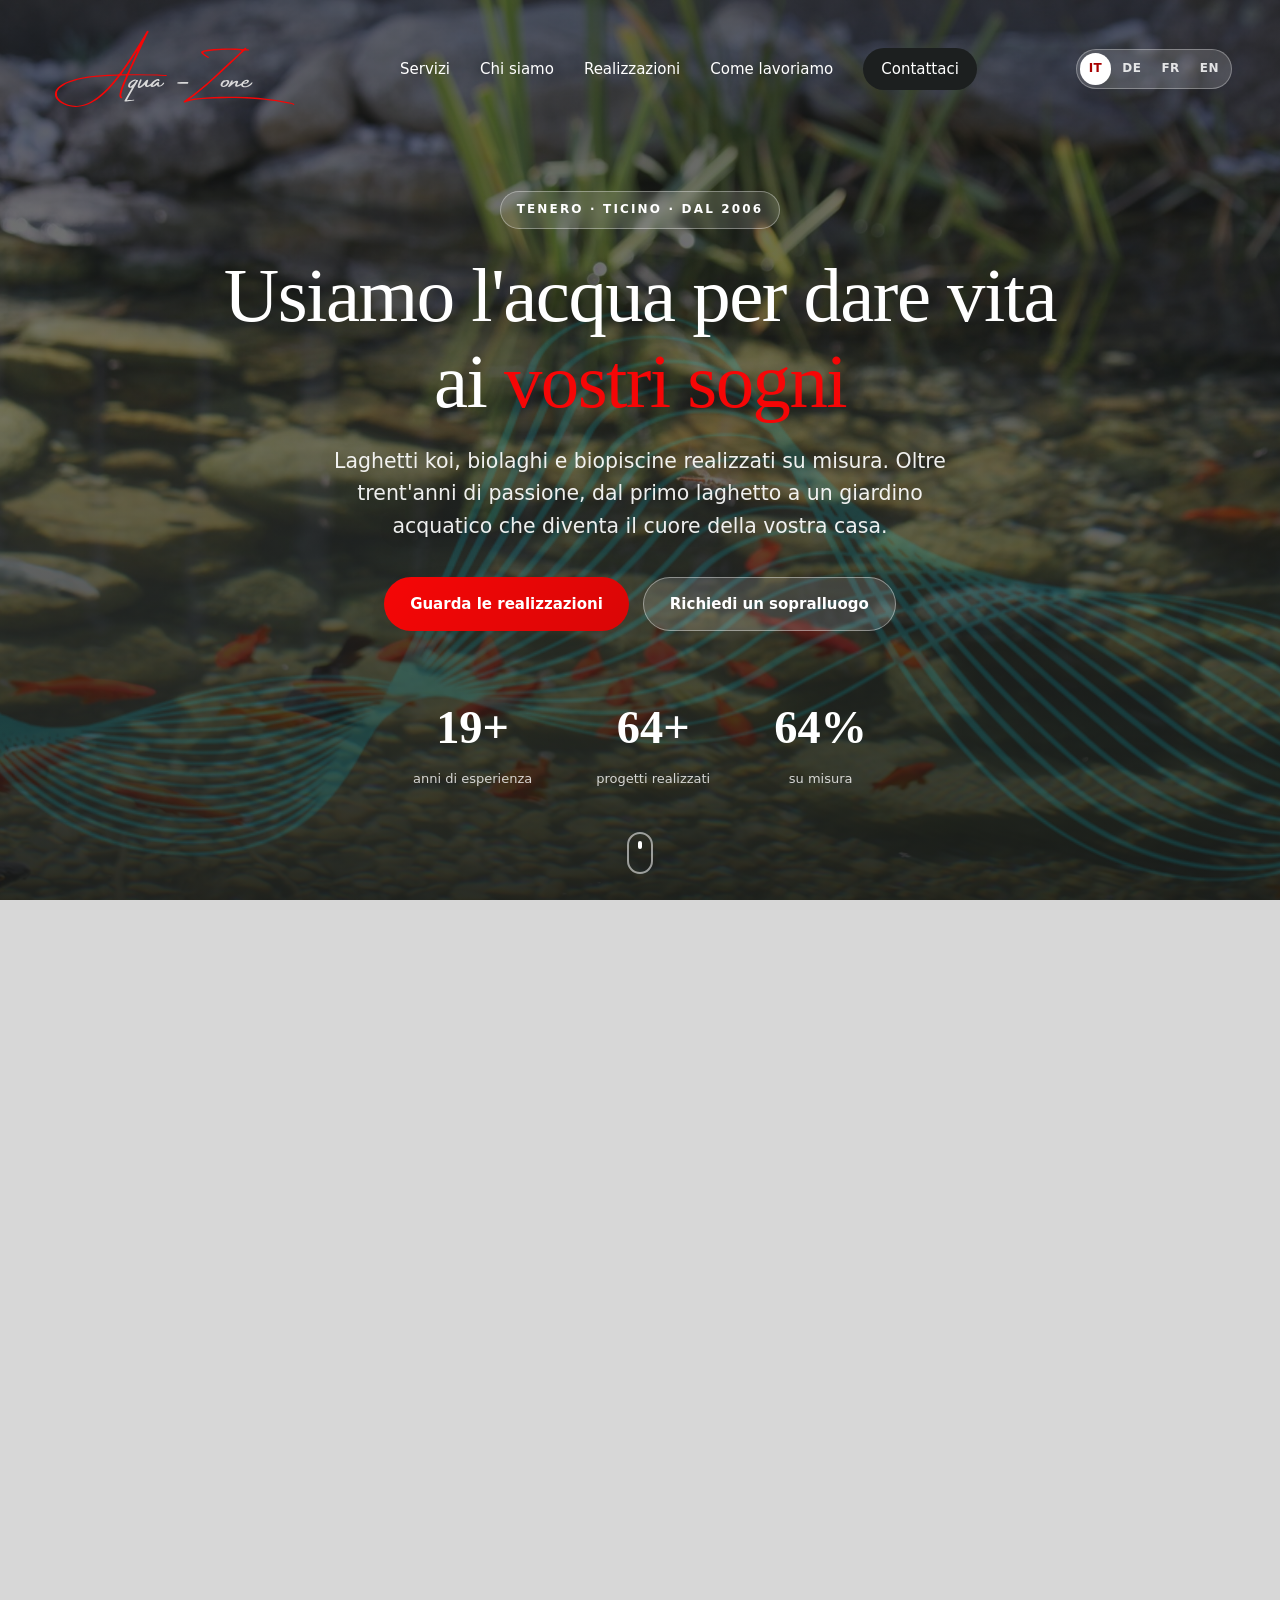
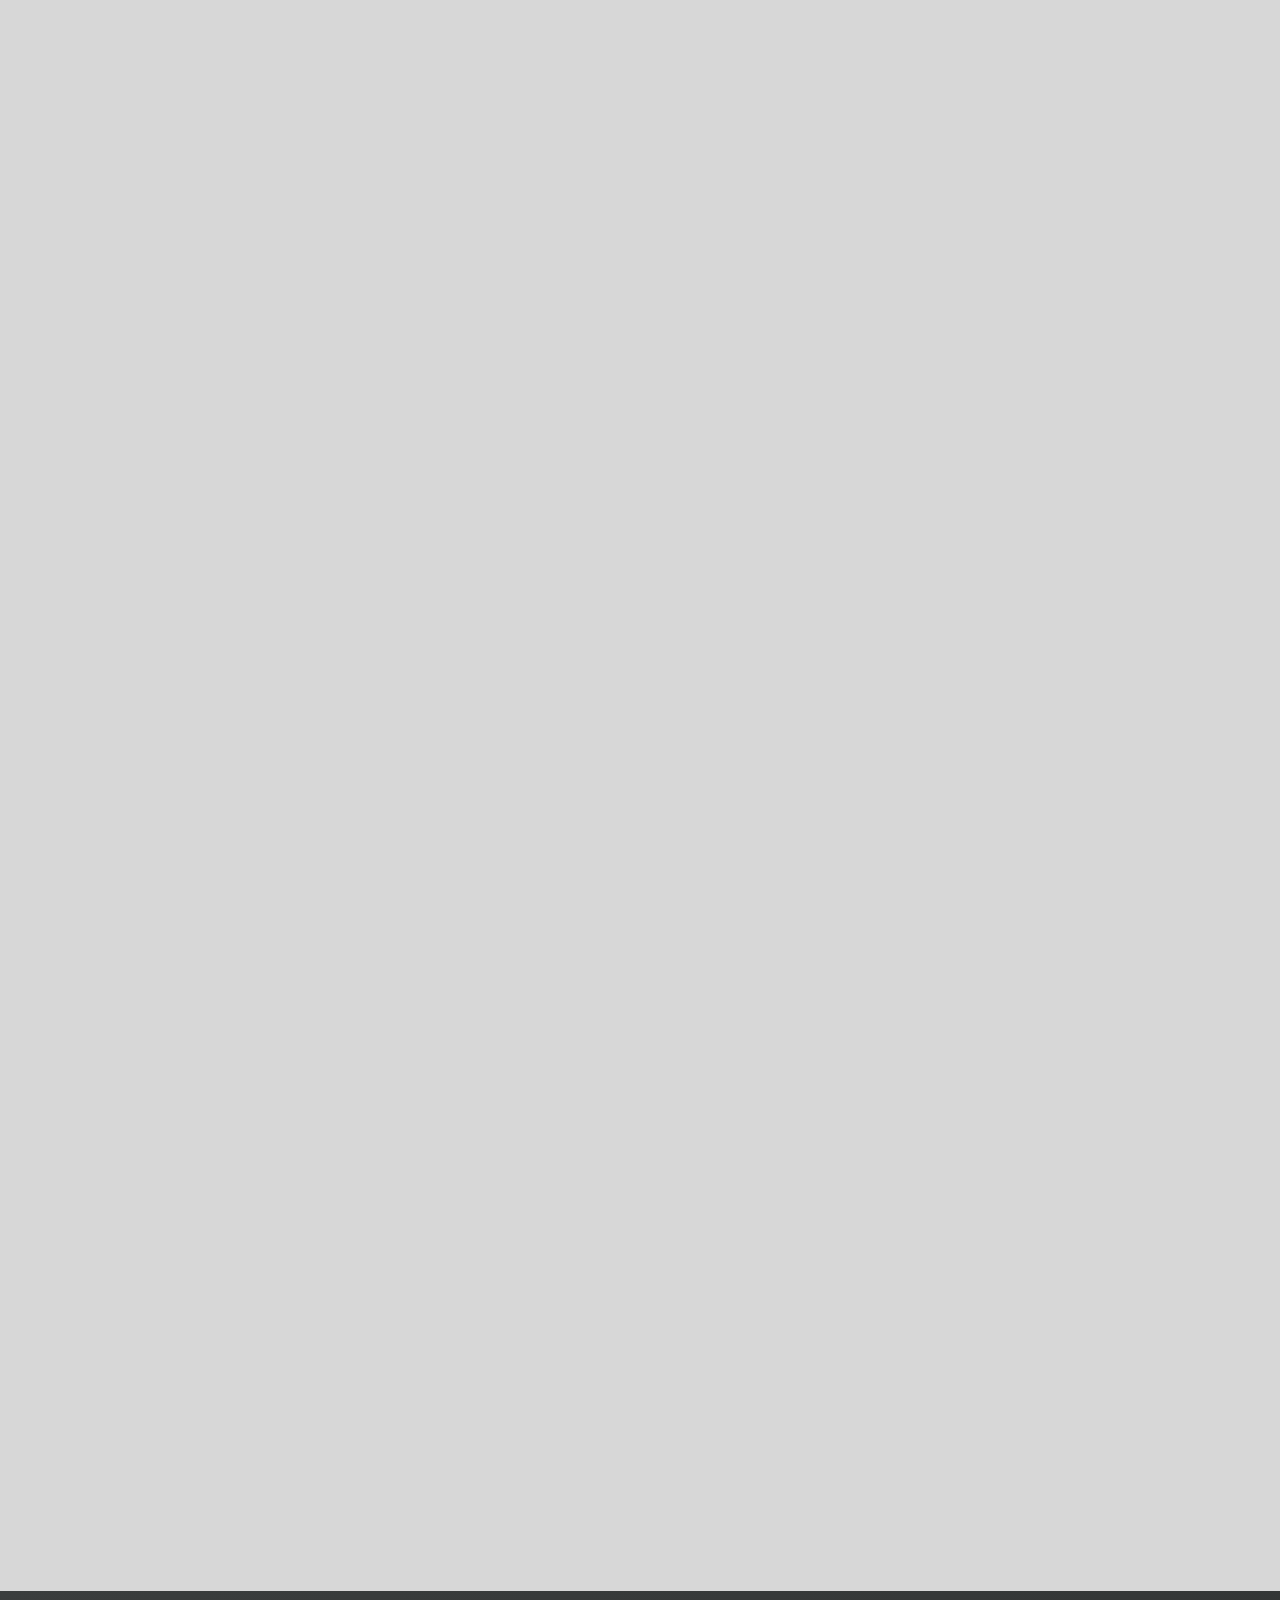
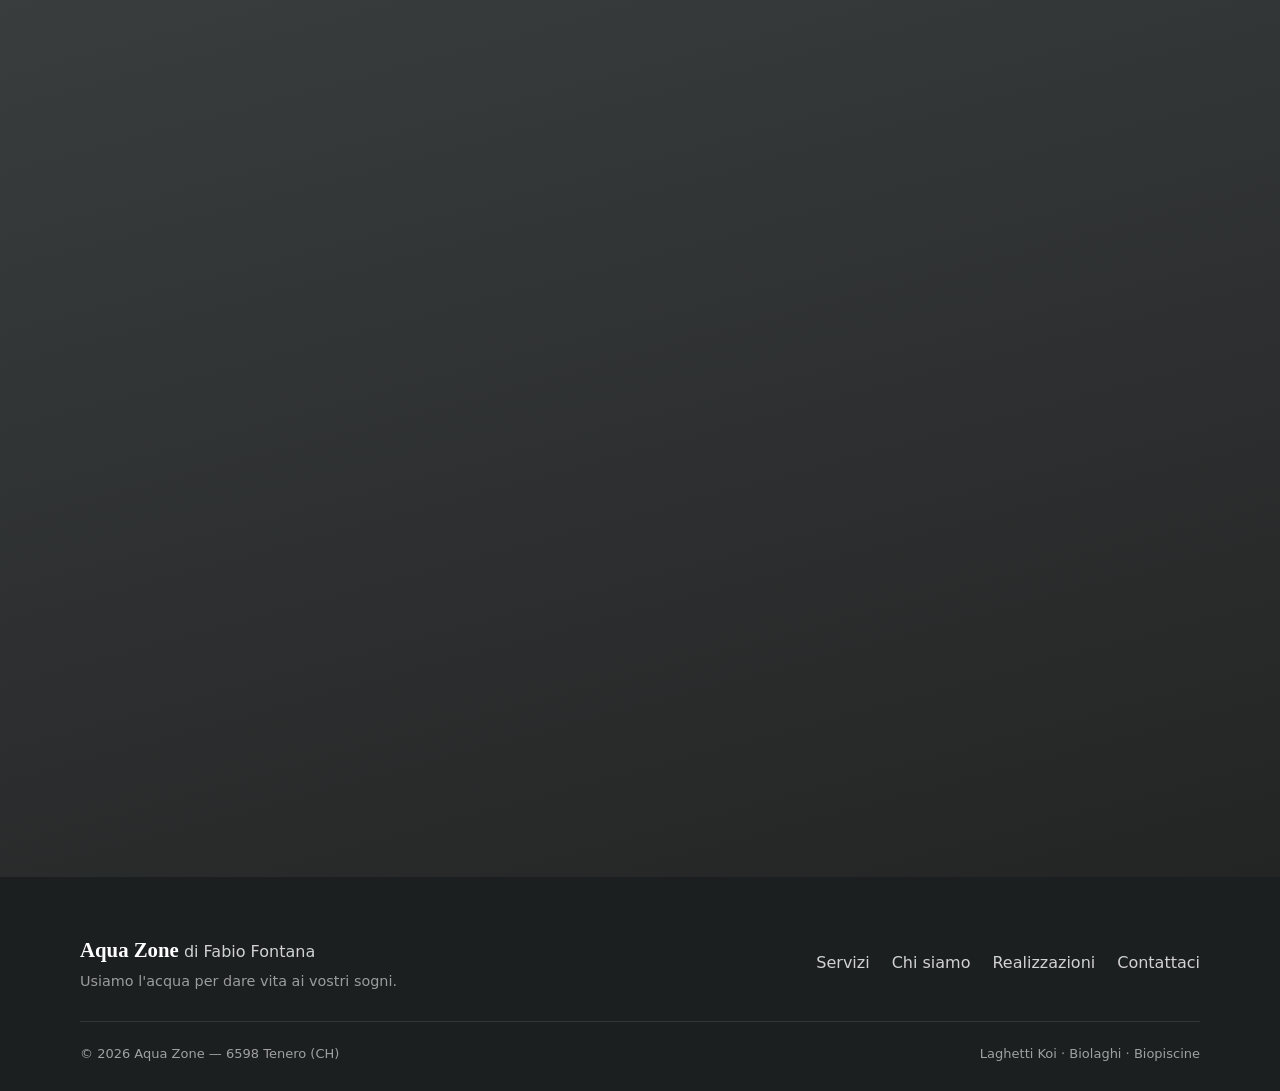
==== commit 897befa9: "Logo incorporato nelle pagine invece che come file esterno Tre tentativi di caricare i due SVG in pu" ====
--- a/index.html
+++ b/index.html
@@ -43,8 +43,8 @@
     <header class="site-header" id="siteHeader">
 
       <a class="brand" href="#hero" aria-label="Aqua Zone">
-        <img class="brand-logo brand-logo-scuro" src="img/logo-aqua-zone.svg" alt="" aria-hidden="true" />
-        <img class="brand-logo brand-logo-chiaro" src="img/logo-aqua-zone-su-chiaro.svg" alt="" aria-hidden="true" />
+        <svg class="brand-logo brand-logo-scuro" viewBox="0 0 5094.17 1703.64" aria-hidden="true" focusable="false"><path fill="#F60606" d="M2368.40 998.09L2368.40 998.09Q2303.96 990.67 2238.49 990.67Q2209.81 989.66 2180.12 988.98Q1909.84 977.85 1638.20 983.25Q1624.71 983.25 1615.93 983.25Q1601.09 982.24 1594.34 983.42Q1587.59 984.60 1583.54 990.84Q1579.49 997.08 1574.09 1011.25Q1570.38 1019.35 1565.32 1031.50Q1520.10 1130.03 1482.31 1231.93Q1457.68 1297.73 1444.18 1366.91Q1439.12 1388.50 1440.64 1408.92Q1442.15 1429.33 1459.03 1445.53Q1461.39 1447.22 1460.71 1449.75Q1460.04 1452.28 1457.68 1454.47Q1455.31 1456.66 1452.62 1457.34Q1412.46 1463.41 1404.36 1428.66Q1399.64 1409.09 1402.68 1388.50Q1402.68 1386.82 1402.68 1386.14Q1405.71 1350.71 1415.33 1315.79Q1424.95 1280.86 1436.76 1245.77Q1474.89 1140.49 1520.78 1037.91Q1523.14 1033.53 1524.49 1029.14Q1526.85 1024.08 1529.55 1018.68Q1533.26 1011.25 1536.30 1003.83Q1539.34 996.41 1538.66 988.31Q1534.95 985.27 1531.24 984.60Q1527.52 983.92 1523.81 984.60Q1523.14 984.60 1522.13 984.60Q1490.41 984.60 1458.35 985.27Q1449.58 985.27 1439.79 985.27Q1427.98 985.95 1419.88 992.70Q1411.79 999.44 1404.36 1009.23Q1394.58 1021.71 1384.79 1034.20Q1343.29 1087.18 1301.11 1139.14Q1238.68 1214.73 1170.69 1284.91Q1102.70 1355.10 1026.44 1416.51Q930.61 1495.47 822.97 1555.53Q658.30 1643.94 477.78 1639.21Q307.71 1635.50 171.05 1547.43Q132.58 1522.80 102.89 1488.05Q82.98 1463.41 71.34 1434.90Q59.70 1406.39 59.70 1372.98Q61.38 1332.83 78.09 1298.58Q94.79 1264.33 124.48 1236.32Q165.31 1196.84 214.24 1169.51Q261.82 1141.84 312.26 1121.09Q362.71 1100.34 414.00 1084.14Q497.01 1057.48 581.70 1039.26Q666.40 1021.04 751.77 1008.22Q954.23 980.21 1157.70 971.10Q1261.63 964.69 1364.88 964.69Q1393.23 965.36 1408.75 940.73Q1436.08 902.26 1463.75 863.46Q1506.60 804.07 1548.11 742.66Q1741.12 454.49 1917.93 156.88Q1932.78 131.57 1946.95 105.59Q1953.70 92.43 1961.12 78.93Q1969.90 61.72 1989.13 59.70Q1999.59 59.70 2004.48 65.60Q2009.38 71.51 2005.67 81.29Q2001.95 89.39 1997.23 96.81Q1968.55 148.10 1946.28 200.74Q1937.84 219.30 1929.74 237.19Q1851.80 406.24 1773.18 575.63Q1713.11 706.22 1652.04 837.48Q1634.49 876.28 1617.28 914.75Q1613.57 922.85 1609.86 930.27Q1609.18 931.96 1608.51 933.98Q1606.15 939.38 1604.63 944.61Q1603.11 949.84 1605.47 954.90Q1610.53 958.62 1617.28 958.95Q1624.03 959.29 1629.77 959.29Q1634.49 958.62 1638.20 958.62Q1666.21 959.29 1694.55 958.62Q1733.02 958.62 1771.83 959.29Q1982.38 963.00 2193.28 968.40Q2262.45 969.75 2330.61 974.14Q2336.69 974.81 2343.43 974.81Q2347.15 974.81 2351.53 974.81Q2360.31 974.81 2368.57 976.33Q2376.84 977.85 2384.26 982.24Q2385.61 983.25 2386.29 985.44Q2386.96 987.63 2386.29 988.98Q2386.29 991.35 2384.43 993.20Q2382.58 995.06 2381.23 995.73Q2375.15 998.09 2368.40 998.09ZM1362.52 1001.81L1362.52 1001.81Q1364.88 997.08 1363.03 993.37Q1361.17 989.66 1356.78 989.66Q1350.04 988.98 1342.61 989.66Q1338.90 989.66 1335.19 989.66Q1080.43 992.70 825.33 1024.75Q727.81 1036.56 631.31 1055.80Q534.80 1075.03 439.98 1104.05Q389.37 1119.57 340.10 1139.65Q290.84 1159.72 243.94 1187.39Q195.01 1214.73 154.85 1254.21Q107.95 1302.46 102.05 1356.95Q96.14 1411.45 131.23 1462.06Q157.22 1497.49 193.32 1522.80Q324.92 1616.27 506.79 1617.96Q553.36 1617.96 613.76 1605.81Q673.82 1593.32 729.84 1569.20Q785.85 1545.07 838.49 1512.34Q968.40 1432.37 1079.08 1326.08Q1155.68 1254.21 1223.50 1174.74Q1291.32 1095.28 1355.10 1012.94Q1358.81 1006.87 1362.52 1001.81ZM1569.03 931.96L1569.03 931.96Q1617.96 820.61 1669.92 709.93Q1672.28 703.85 1685.61 675.00Q1698.94 646.15 1716.32 607.86Q1733.70 569.56 1748.21 535.48Q1762.71 501.40 1768.62 484.36Q1774.52 467.31 1765.08 481.15Q1762.71 484.19 1761.37 487.22Q1753.27 499.03 1745.84 510.84Q1684.09 606.67 1621.67 702.17Q1559.24 797.66 1492.43 890.45Q1486.02 899.23 1479.27 909.01Q1466.45 926.56 1453.96 944.44Q1448.90 951.87 1451.10 956.76Q1453.29 961.65 1461.39 961.65Q1474.89 961.65 1488.05 960.98Q1508.97 959.29 1529.55 959.29Q1545.41 959.96 1554.18 952.54Q1562.96 945.12 1569.03 931.96Z"/><path fill="#D9D9D9" d="M1762.05 1081.10L1762.05 1081.10Q1763.40 1081.10 1764.08 1081.10Q1770.15 1081.10 1776.06 1081.78Q1781.96 1082.45 1785.00 1087.85Q1788.71 1093.59 1786.85 1099.16Q1785.00 1104.72 1781.29 1110.12Q1780.61 1112.15 1778.93 1113.83Q1762.73 1141.84 1745.52 1169.51Q1718.86 1212.36 1693.55 1256.23Q1643.95 1342.28 1595.02 1429.33Q1580.18 1455.99 1565.33 1482.65Q1559.93 1491.76 1562.97 1495.47Q1566.01 1499.18 1572.59 1499.18Q1579.17 1499.18 1586.59 1497.49Q1590.30 1497.49 1592.66 1497.49Q1610.55 1496.14 1628.43 1493.78Q1659.47 1491.76 1691.53 1488.72Q1698.95 1488.72 1705.37 1492.43Q1706.38 1492.43 1707.05 1492.43Q1707.73 1493.11 1708.06 1494.63Q1708.40 1496.14 1708.40 1497.66Q1708.40 1499.18 1707.73 1499.86Q1703.34 1503.57 1697.27 1504.92Q1619.99 1516.73 1542.05 1527.86Q1532.60 1529.55 1522.14 1528.87Q1511.00 1527.86 1507.29 1521.62Q1503.58 1515.38 1507.97 1506.60Q1579.17 1381.75 1651.38 1256.23Q1658.12 1244.42 1660.82 1240.03Q1663.86 1236.32 1663.52 1235.48Q1663.19 1234.63 1660.82 1236.32Q1656.44 1239.36 1644.96 1241.89Q1633.49 1244.42 1613.58 1242.06Q1584.56 1237.67 1580.85 1209.66Q1580.85 1196.84 1583.89 1185.03Q1590.30 1159.05 1607.51 1138.13Q1642.27 1091.56 1699.63 1075.03Q1700.30 1074.35 1700.98 1074.35Q1714.48 1069.97 1727.80 1069.29Q1741.13 1068.62 1754.63 1078.74Q1755.98 1080.43 1758.17 1080.77Q1760.37 1081.10 1762.05 1081.10ZM1737.42 1112.15L1737.42 1112.15Q1737.42 1111.47 1738.10 1110.12Q1741.13 1105.74 1743.33 1100.51Q1745.52 1095.28 1743.66 1092.24Q1741.81 1089.20 1733.03 1090.89Q1694.23 1098.99 1660.82 1127.16Q1627.42 1155.34 1619.32 1194.82Q1619.32 1194.82 1619.32 1194.82Q1618.65 1199.88 1618.65 1204.77Q1618.65 1209.66 1623.03 1214.05Q1627.42 1217.76 1632.31 1216.24Q1637.20 1214.73 1641.59 1211.69Q1701.65 1173.90 1737.42 1112.15ZM1812.67 1246.78Q1780.61 1246.78 1780.61 1213.38Q1780.61 1172.55 1833.59 1069.29Q1835.61 1064.91 1841.01 1064.91Q1862.27 1064.91 1862.27 1081.78Q1862.27 1087.85 1858.56 1096.62Q1857.21 1098.99 1823.13 1185.71Q1817.73 1199.88 1817.73 1206.63Q1817.73 1214.05 1824.48 1214.05Q1849.11 1214.05 1953.71 1091.56Q1967.21 1075.03 1980.37 1075.03Q1999.61 1075.03 1999.61 1089.20Q1999.61 1094.60 1987.80 1130.03Q1971.60 1178.28 1971.60 1185.71Q1971.60 1196.84 1979.02 1196.84Q1997.58 1196.84 2087.34 1130.71Q2092.40 1126.32 2096.11 1126.32Q2104.55 1126.32 2104.55 1140.49Q2104.55 1144.20 2102.18 1146.56Q2054.61 1187.39 2021.20 1208.65Q1990.83 1228.22 1967.21 1228.22L1962.49 1228.22Q1927.73 1220.80 1927.73 1173.90Q1890.62 1206.63 1866.15 1226.70Q1841.69 1246.78 1812.67 1246.78ZM2327.59 1156.69Q2317.80 1169.51 2306.67 1180.65Q2295.53 1191.78 2282.37 1200.55Q2281.36 1200.55 2281.36 1201.23Q2272.59 1207.30 2262.80 1211.69Q2182.16 1240.71 2180.47 1177.61Q2147.74 1205.95 2136.60 1212.36Q2109.95 1228.22 2078.90 1226.54Q2055.96 1225.19 2047.69 1212.53Q2039.42 1199.88 2049.21 1178.28Q2064.05 1144.20 2091.39 1117.55Q2123.44 1087.85 2162.58 1069.97Q2183.51 1059.51 2206.45 1061.87Q2229.40 1063.22 2234.12 1087.85Q2236.15 1095.28 2230.41 1101.01Q2222.99 1107.76 2213.20 1104.05Q2212.52 1104.05 2211.34 1103.71Q2210.16 1103.37 2209.49 1102.70Q2199.70 1089.20 2189.75 1091.39Q2179.79 1093.59 2168.66 1100.34Q2116.69 1130.71 2091.39 1185.03Q2090.04 1187.39 2089.70 1190.26Q2089.36 1193.13 2091.39 1194.82Q2097.46 1196.84 2104.88 1193.97Q2112.31 1191.11 2119.73 1185.54Q2127.15 1179.97 2132.22 1176.26Q2132.89 1175.25 2132.89 1175.25Q2157.52 1154.66 2181.14 1133.07Q2191.60 1121.93 2207.13 1120.58Q2229.40 1120.58 2225.68 1140.49Q2223.66 1147.91 2221.30 1155.34Q2212.52 1187.39 2220.62 1192.96Q2228.72 1198.53 2245.42 1192.96Q2262.13 1187.39 2278.83 1171.70Q2295.53 1156.01 2307.01 1143.02Q2318.48 1130.03 2326.41 1134.59Q2334.34 1139.14 2327.59 1156.69ZM2724.41 1159.72L2697.08 1159.05Q2655.57 1157.70 2606.31 1152.30Q2605.63 1152.30 2604.96 1150.95Q2603.61 1150.95 2602.76 1149.77Q2601.92 1148.59 2602.60 1144.88Q2606.31 1129.36 2613.73 1128.68Q2653.21 1123.28 2691.68 1122.61L2707.54 1121.93L2735.54 1121.93L2811.47 1121.93Q2820.24 1121.93 2828.34 1123.28Q2834.41 1124.97 2830.02 1140.49Q2825.30 1156.01 2818.89 1157.70Q2815.85 1158.37 2812.82 1158.37L2796.62 1158.37Q2762.20 1159.72 2724.41 1159.72Z"/><path fill="#F60606" d="M5032.11 1578.48L5032.11 1578.48Q5034.48 1580.84 5034.48 1585.23L5034.48 1587.25Q5034.48 1588.94 5034.48 1590.29Q5032.79 1594.67 5029.08 1596.53Q5025.37 1598.39 5020.98 1598.39Q5018.95 1598.39 5016.59 1598.05Q5014.23 1597.71 5012.88 1597.04Q4996.68 1582.86 4977.28 1577.63Q4957.88 1572.40 4938.65 1570.38Q4926.84 1568.69 4915.70 1566.67Q4661.61 1516.73 4404.83 1489.40Q4274.24 1476.91 4142.98 1467.80Q4041.75 1461.05 3940.19 1459.03Q3873.37 1458.35 3807.24 1455.31Q3758.31 1453.63 3708.71 1455.31Q3692.85 1455.99 3678.00 1455.99Q3632.79 1456.66 3587.57 1457.34Q3464.41 1459.03 3341.92 1463.41Q3236.30 1467.12 3131.36 1476.07Q3026.42 1485.01 2922.49 1503.57Q2851.97 1514.70 2784.48 1538.32Q2782.12 1539.00 2779.08 1540.68Q2771.66 1543.72 2763.90 1545.58Q2756.14 1547.43 2747.36 1545.75Q2737.58 1544.40 2735.22 1535.29Q2734.54 1532.59 2735.72 1529.21Q2736.90 1525.84 2738.93 1523.48Q2752.43 1512.34 2766.60 1502.89Q2894.82 1412.12 3017.31 1313.59Q3232.59 1144.20 3429.31 954.23Q3551.80 836.13 3677.33 722.41Q3757.64 649.87 3836.93 575.63Q3875.74 539.19 3913.53 501.40Q3918.59 496.00 3922.98 491.61Q3925.34 490.26 3926.69 488.57Q3930.40 484.86 3933.77 480.81Q3937.15 476.76 3937.15 471.03Q3929.73 464.95 3921.63 463.43Q3913.53 461.92 3904.42 461.92Q3900.71 461.92 3896.32 461.92Q3802.85 455.17 3709.38 452.97Q3615.91 450.78 3521.43 455.17Q3442.14 458.20 3362.67 464.95Q3283.21 471.70 3204.58 485.87Q3200.87 486.55 3197.16 487.22Q3182.99 489.59 3169.66 493.63Q3156.33 497.68 3144.52 506.46Q3146.55 521.30 3155.49 530.58Q3164.43 539.86 3176.24 547.29Q3182.31 551.67 3188.05 556.40Q3221.46 583.05 3260.94 600.94Q3262.29 601.61 3263.47 603.81Q3264.65 606.00 3265.32 607.35Q3265.32 612.07 3262.79 613.42Q3260.26 614.77 3257.22 615.78Q3239.34 619.50 3223.82 612.07Q3193.45 597.23 3165.61 579.00Q3137.77 560.78 3113.82 536.83Q3075.35 498.36 3125.96 478.45Q3153.29 467.31 3182.99 461.24Q3226.18 451.46 3269.88 446.39Q3313.57 441.33 3357.44 436.61Q3361.83 436.61 3366.21 435.93Q3479.25 425.47 3592.46 424.80Q3705.67 424.12 3818.37 427.16Q3880.80 429.18 3943.22 435.93Q3958.74 437.62 3972.92 434.58Q3987.09 431.55 3998.90 419.74Q4001.94 416.03 4007.50 414.17Q4013.07 412.31 4018.13 410.63Q4020.49 409.95 4021.84 409.28Q4028.59 407.93 4033.32 411.64Q4038.04 415.35 4036.69 423.45Q4036.02 431.55 4037.87 435.93Q4039.73 440.32 4047.83 441.33Q4051.54 442.01 4055.25 442.01Q4070.77 443.36 4086.29 447.07Q4095.40 449.43 4094.73 459.89Q4093.72 463.60 4091.19 465.80Q4088.66 467.99 4085.62 467.99Q4068.75 469.34 4051.54 470.01Q4032.98 470.01 4021.84 470.01Q4008.35 469.34 4001.43 470.52Q3994.51 471.70 3988.94 476.09Q3983.38 480.47 3973.59 490.93Q3966.17 498.36 3954.36 510.17Q3859.88 602.29 3762.02 691.37Q3729.29 721.74 3696.56 751.43Q3553.49 885.06 3410.76 1020.37Q3225.17 1194.82 3024.73 1350.71Q2979.52 1386.14 2933.63 1421.23Q2905.96 1442.49 2877.95 1463.41Q2876.26 1464.76 2874.24 1466.45Q2869.85 1469.49 2866.14 1473.20Q2862.43 1476.91 2862.43 1483.32Q2877.95 1481.30 2893.47 1478.93Q2930.59 1473.20 2968.38 1467.12Q3087.16 1449.24 3208.30 1441.82Q3360.48 1433.04 3513.33 1429.67Q3666.19 1426.30 3819.05 1426.97Q4052.21 1428.66 4284.03 1449.24Q4629.90 1480.62 4968.34 1555.53Q4971.38 1556.21 4974.41 1556.88Q4995.00 1560.59 5014.23 1566.67Q5024.69 1570.38 5032.11 1578.48Z"/><path fill="#D9D9D9" d="M3574.41 1226.54L3574.41 1226.54L3573.40 1226.54Q3524.47 1225.86 3508.95 1204.77Q3493.43 1183.68 3510.30 1148.59Q3524.47 1121.93 3546.07 1102.02Q3553.49 1095.28 3561.25 1091.23Q3569.01 1087.18 3578.80 1087.18Q3584.53 1086.16 3591.96 1089.20Q3594.32 1089.88 3596.68 1090.89Q3602.42 1089.88 3607.82 1087.18Q3609.17 1086.16 3611.53 1085.49Q3622.66 1081.10 3635.15 1081.78Q3640.21 1081.78 3645.61 1081.78Q3665.52 1084.81 3675.64 1098.48Q3685.76 1112.15 3682.73 1131.72Q3681.04 1143.53 3675.30 1153.99Q3636.50 1223.50 3576.43 1226.54L3574.41 1226.54ZM3627.72 1105.74L3627.72 1105.74Q3601.07 1104.72 3580.32 1121.09Q3559.56 1137.45 3549.44 1158.71Q3539.32 1179.97 3543.87 1193.64Q3548.43 1207.30 3572.05 1201.23Q3598.71 1193.13 3619.12 1170.86Q3639.53 1148.59 3644.09 1128.51Q3648.65 1108.43 3627.72 1105.74ZM3864.26 1217.09Q3845.71 1225.19 3824.78 1222.49Q3803.86 1219.79 3803.86 1197.18Q3803.86 1174.57 3814.32 1152.30Q3824.78 1129.36 3818.88 1128.68Q3812.97 1128.01 3794.42 1139.82Q3746.16 1171.53 3704.66 1212.36Q3693.52 1225.86 3676.31 1227.21Q3667.54 1227.21 3662.65 1221.64Q3657.76 1216.08 3661.47 1209.66Q3691.16 1154.66 3721.53 1101.01Q3728.28 1089.88 3741.78 1087.18Q3747.51 1086.16 3752.41 1090.72Q3757.30 1095.28 3757.30 1101.01Q3756.62 1106.41 3752.91 1113.83Q3751.22 1118.22 3749.71 1122.27Q3748.19 1126.32 3748.69 1129.02Q3749.20 1131.72 3752.91 1130.71Q3757.97 1128.01 3763.03 1124.97Q3775.86 1117.55 3787.67 1110.80Q3798.13 1104.72 3809.60 1100.00Q3821.07 1095.28 3833.56 1093.59Q3853.80 1092.24 3862.24 1102.70Q3870.68 1113.16 3864.26 1131.72Q3857.52 1148.59 3850.09 1165.12Q3840.98 1180.65 3847.05 1188.74Q3853.13 1196.84 3903.41 1170.18L3928.71 1155.34Q3964.48 1132.39 3967.18 1138.13Q3972.58 1144.88 3953.68 1162.76Q3934.79 1180.65 3913.53 1192.79Q3892.27 1204.94 3864.26 1217.09ZM4014.42 1232.61Q3984.73 1233.96 3959.76 1224.51Q3918.93 1207.98 3931.41 1161.41Q3943.22 1121.26 3979.33 1098.65Q4015.43 1076.04 4053.90 1076.72Q4053.90 1076.72 4054.58 1076.72Q4064.36 1076.04 4073.13 1078.07Q4087.98 1083.46 4092.03 1095.61Q4096.08 1107.76 4086.63 1122.61Q4065.04 1155.34 4027.92 1159.05Q4003.29 1161.41 3980.34 1156.69Q3975.95 1156.01 3972.58 1159.05Q3969.21 1162.09 3968.53 1166.47Q3961.78 1195.49 3986.41 1203.59Q4016.78 1214.05 4049.51 1203.59Q4087.31 1191.78 4121.39 1159.05Q4155.47 1126.32 4160.70 1128.51Q4165.93 1130.71 4163.90 1141.17Q4159.18 1157.70 4139.61 1176.93Q4120.04 1196.17 4094.05 1209.83Q4068.07 1223.50 4050.53 1227.72Q4032.98 1231.93 4014.42 1232.61ZM3995.86 1122.61L3995.86 1122.61Q3993.84 1124.97 3992.99 1127.84Q3992.15 1130.71 3995.19 1133.07Q4007.00 1139.82 4020.83 1137.96Q4034.67 1136.10 4044.28 1127.50Q4053.90 1118.90 4052.55 1106.41Q4051.54 1102.02 4047.83 1100.84Q4044.11 1099.66 4040.40 1100.34Q4015.43 1104.72 3995.86 1122.61Z"/></svg>
+        <svg class="brand-logo brand-logo-chiaro" viewBox="0 0 5094.17 1703.64" aria-hidden="true" focusable="false"><path fill="#F60606" d="M2368.40 998.09L2368.40 998.09Q2303.96 990.67 2238.49 990.67Q2209.81 989.66 2180.12 988.98Q1909.84 977.85 1638.20 983.25Q1624.71 983.25 1615.93 983.25Q1601.09 982.24 1594.34 983.42Q1587.59 984.60 1583.54 990.84Q1579.49 997.08 1574.09 1011.25Q1570.38 1019.35 1565.32 1031.50Q1520.10 1130.03 1482.31 1231.93Q1457.68 1297.73 1444.18 1366.91Q1439.12 1388.50 1440.64 1408.92Q1442.15 1429.33 1459.03 1445.53Q1461.39 1447.22 1460.71 1449.75Q1460.04 1452.28 1457.68 1454.47Q1455.31 1456.66 1452.62 1457.34Q1412.46 1463.41 1404.36 1428.66Q1399.64 1409.09 1402.68 1388.50Q1402.68 1386.82 1402.68 1386.14Q1405.71 1350.71 1415.33 1315.79Q1424.95 1280.86 1436.76 1245.77Q1474.89 1140.49 1520.78 1037.91Q1523.14 1033.53 1524.49 1029.14Q1526.85 1024.08 1529.55 1018.68Q1533.26 1011.25 1536.30 1003.83Q1539.34 996.41 1538.66 988.31Q1534.95 985.27 1531.24 984.60Q1527.52 983.92 1523.81 984.60Q1523.14 984.60 1522.13 984.60Q1490.41 984.60 1458.35 985.27Q1449.58 985.27 1439.79 985.27Q1427.98 985.95 1419.88 992.70Q1411.79 999.44 1404.36 1009.23Q1394.58 1021.71 1384.79 1034.20Q1343.29 1087.18 1301.11 1139.14Q1238.68 1214.73 1170.69 1284.91Q1102.70 1355.10 1026.44 1416.51Q930.61 1495.47 822.97 1555.53Q658.30 1643.94 477.78 1639.21Q307.71 1635.50 171.05 1547.43Q132.58 1522.80 102.89 1488.05Q82.98 1463.41 71.34 1434.90Q59.70 1406.39 59.70 1372.98Q61.38 1332.83 78.09 1298.58Q94.79 1264.33 124.48 1236.32Q165.31 1196.84 214.24 1169.51Q261.82 1141.84 312.26 1121.09Q362.71 1100.34 414.00 1084.14Q497.01 1057.48 581.70 1039.26Q666.40 1021.04 751.77 1008.22Q954.23 980.21 1157.70 971.10Q1261.63 964.69 1364.88 964.69Q1393.23 965.36 1408.75 940.73Q1436.08 902.26 1463.75 863.46Q1506.60 804.07 1548.11 742.66Q1741.12 454.49 1917.93 156.88Q1932.78 131.57 1946.95 105.59Q1953.70 92.43 1961.12 78.93Q1969.90 61.72 1989.13 59.70Q1999.59 59.70 2004.48 65.60Q2009.38 71.51 2005.67 81.29Q2001.95 89.39 1997.23 96.81Q1968.55 148.10 1946.28 200.74Q1937.84 219.30 1929.74 237.19Q1851.80 406.24 1773.18 575.63Q1713.11 706.22 1652.04 837.48Q1634.49 876.28 1617.28 914.75Q1613.57 922.85 1609.86 930.27Q1609.18 931.96 1608.51 933.98Q1606.15 939.38 1604.63 944.61Q1603.11 949.84 1605.47 954.90Q1610.53 958.62 1617.28 958.95Q1624.03 959.29 1629.77 959.29Q1634.49 958.62 1638.20 958.62Q1666.21 959.29 1694.55 958.62Q1733.02 958.62 1771.83 959.29Q1982.38 963.00 2193.28 968.40Q2262.45 969.75 2330.61 974.14Q2336.69 974.81 2343.43 974.81Q2347.15 974.81 2351.53 974.81Q2360.31 974.81 2368.57 976.33Q2376.84 977.85 2384.26 982.24Q2385.61 983.25 2386.29 985.44Q2386.96 987.63 2386.29 988.98Q2386.29 991.35 2384.43 993.20Q2382.58 995.06 2381.23 995.73Q2375.15 998.09 2368.40 998.09ZM1362.52 1001.81L1362.52 1001.81Q1364.88 997.08 1363.03 993.37Q1361.17 989.66 1356.78 989.66Q1350.04 988.98 1342.61 989.66Q1338.90 989.66 1335.19 989.66Q1080.43 992.70 825.33 1024.75Q727.81 1036.56 631.31 1055.80Q534.80 1075.03 439.98 1104.05Q389.37 1119.57 340.10 1139.65Q290.84 1159.72 243.94 1187.39Q195.01 1214.73 154.85 1254.21Q107.95 1302.46 102.05 1356.95Q96.14 1411.45 131.23 1462.06Q157.22 1497.49 193.32 1522.80Q324.92 1616.27 506.79 1617.96Q553.36 1617.96 613.76 1605.81Q673.82 1593.32 729.84 1569.20Q785.85 1545.07 838.49 1512.34Q968.40 1432.37 1079.08 1326.08Q1155.68 1254.21 1223.50 1174.74Q1291.32 1095.28 1355.10 1012.94Q1358.81 1006.87 1362.52 1001.81ZM1569.03 931.96L1569.03 931.96Q1617.96 820.61 1669.92 709.93Q1672.28 703.85 1685.61 675.00Q1698.94 646.15 1716.32 607.86Q1733.70 569.56 1748.21 535.48Q1762.71 501.40 1768.62 484.36Q1774.52 467.31 1765.08 481.15Q1762.71 484.19 1761.37 487.22Q1753.27 499.03 1745.84 510.84Q1684.09 606.67 1621.67 702.17Q1559.24 797.66 1492.43 890.45Q1486.02 899.23 1479.27 909.01Q1466.45 926.56 1453.96 944.44Q1448.90 951.87 1451.10 956.76Q1453.29 961.65 1461.39 961.65Q1474.89 961.65 1488.05 960.98Q1508.97 959.29 1529.55 959.29Q1545.41 959.96 1554.18 952.54Q1562.96 945.12 1569.03 931.96Z"/><path fill="#545454" d="M1762.05 1081.10L1762.05 1081.10Q1763.40 1081.10 1764.08 1081.10Q1770.15 1081.10 1776.06 1081.78Q1781.96 1082.45 1785.00 1087.85Q1788.71 1093.59 1786.85 1099.16Q1785.00 1104.72 1781.29 1110.12Q1780.61 1112.15 1778.93 1113.83Q1762.73 1141.84 1745.52 1169.51Q1718.86 1212.36 1693.55 1256.23Q1643.95 1342.28 1595.02 1429.33Q1580.18 1455.99 1565.33 1482.65Q1559.93 1491.76 1562.97 1495.47Q1566.01 1499.18 1572.59 1499.18Q1579.17 1499.18 1586.59 1497.49Q1590.30 1497.49 1592.66 1497.49Q1610.55 1496.14 1628.43 1493.78Q1659.47 1491.76 1691.53 1488.72Q1698.95 1488.72 1705.37 1492.43Q1706.38 1492.43 1707.05 1492.43Q1707.73 1493.11 1708.06 1494.63Q1708.40 1496.14 1708.40 1497.66Q1708.40 1499.18 1707.73 1499.86Q1703.34 1503.57 1697.27 1504.92Q1619.99 1516.73 1542.05 1527.86Q1532.60 1529.55 1522.14 1528.87Q1511.00 1527.86 1507.29 1521.62Q1503.58 1515.38 1507.97 1506.60Q1579.17 1381.75 1651.38 1256.23Q1658.12 1244.42 1660.82 1240.03Q1663.86 1236.32 1663.52 1235.48Q1663.19 1234.63 1660.82 1236.32Q1656.44 1239.36 1644.96 1241.89Q1633.49 1244.42 1613.58 1242.06Q1584.56 1237.67 1580.85 1209.66Q1580.85 1196.84 1583.89 1185.03Q1590.30 1159.05 1607.51 1138.13Q1642.27 1091.56 1699.63 1075.03Q1700.30 1074.35 1700.98 1074.35Q1714.48 1069.97 1727.80 1069.29Q1741.13 1068.62 1754.63 1078.74Q1755.98 1080.43 1758.17 1080.77Q1760.37 1081.10 1762.05 1081.10ZM1737.42 1112.15L1737.42 1112.15Q1737.42 1111.47 1738.10 1110.12Q1741.13 1105.74 1743.33 1100.51Q1745.52 1095.28 1743.66 1092.24Q1741.81 1089.20 1733.03 1090.89Q1694.23 1098.99 1660.82 1127.16Q1627.42 1155.34 1619.32 1194.82Q1619.32 1194.82 1619.32 1194.82Q1618.65 1199.88 1618.65 1204.77Q1618.65 1209.66 1623.03 1214.05Q1627.42 1217.76 1632.31 1216.24Q1637.20 1214.73 1641.59 1211.69Q1701.65 1173.90 1737.42 1112.15ZM1812.67 1246.78Q1780.61 1246.78 1780.61 1213.38Q1780.61 1172.55 1833.59 1069.29Q1835.61 1064.91 1841.01 1064.91Q1862.27 1064.91 1862.27 1081.78Q1862.27 1087.85 1858.56 1096.62Q1857.21 1098.99 1823.13 1185.71Q1817.73 1199.88 1817.73 1206.63Q1817.73 1214.05 1824.48 1214.05Q1849.11 1214.05 1953.71 1091.56Q1967.21 1075.03 1980.37 1075.03Q1999.61 1075.03 1999.61 1089.20Q1999.61 1094.60 1987.80 1130.03Q1971.60 1178.28 1971.60 1185.71Q1971.60 1196.84 1979.02 1196.84Q1997.58 1196.84 2087.34 1130.71Q2092.40 1126.32 2096.11 1126.32Q2104.55 1126.32 2104.55 1140.49Q2104.55 1144.20 2102.18 1146.56Q2054.61 1187.39 2021.20 1208.65Q1990.83 1228.22 1967.21 1228.22L1962.49 1228.22Q1927.73 1220.80 1927.73 1173.90Q1890.62 1206.63 1866.15 1226.70Q1841.69 1246.78 1812.67 1246.78ZM2327.59 1156.69Q2317.80 1169.51 2306.67 1180.65Q2295.53 1191.78 2282.37 1200.55Q2281.36 1200.55 2281.36 1201.23Q2272.59 1207.30 2262.80 1211.69Q2182.16 1240.71 2180.47 1177.61Q2147.74 1205.95 2136.60 1212.36Q2109.95 1228.22 2078.90 1226.54Q2055.96 1225.19 2047.69 1212.53Q2039.42 1199.88 2049.21 1178.28Q2064.05 1144.20 2091.39 1117.55Q2123.44 1087.85 2162.58 1069.97Q2183.51 1059.51 2206.45 1061.87Q2229.40 1063.22 2234.12 1087.85Q2236.15 1095.28 2230.41 1101.01Q2222.99 1107.76 2213.20 1104.05Q2212.52 1104.05 2211.34 1103.71Q2210.16 1103.37 2209.49 1102.70Q2199.70 1089.20 2189.75 1091.39Q2179.79 1093.59 2168.66 1100.34Q2116.69 1130.71 2091.39 1185.03Q2090.04 1187.39 2089.70 1190.26Q2089.36 1193.13 2091.39 1194.82Q2097.46 1196.84 2104.88 1193.97Q2112.31 1191.11 2119.73 1185.54Q2127.15 1179.97 2132.22 1176.26Q2132.89 1175.25 2132.89 1175.25Q2157.52 1154.66 2181.14 1133.07Q2191.60 1121.93 2207.13 1120.58Q2229.40 1120.58 2225.68 1140.49Q2223.66 1147.91 2221.30 1155.34Q2212.52 1187.39 2220.62 1192.96Q2228.72 1198.53 2245.42 1192.96Q2262.13 1187.39 2278.83 1171.70Q2295.53 1156.01 2307.01 1143.02Q2318.48 1130.03 2326.41 1134.59Q2334.34 1139.14 2327.59 1156.69ZM2724.41 1159.72L2697.08 1159.05Q2655.57 1157.70 2606.31 1152.30Q2605.63 1152.30 2604.96 1150.95Q2603.61 1150.95 2602.76 1149.77Q2601.92 1148.59 2602.60 1144.88Q2606.31 1129.36 2613.73 1128.68Q2653.21 1123.28 2691.68 1122.61L2707.54 1121.93L2735.54 1121.93L2811.47 1121.93Q2820.24 1121.93 2828.34 1123.28Q2834.41 1124.97 2830.02 1140.49Q2825.30 1156.01 2818.89 1157.70Q2815.85 1158.37 2812.82 1158.37L2796.62 1158.37Q2762.20 1159.72 2724.41 1159.72Z"/><path fill="#F60606" d="M5032.11 1578.48L5032.11 1578.48Q5034.48 1580.84 5034.48 1585.23L5034.48 1587.25Q5034.48 1588.94 5034.48 1590.29Q5032.79 1594.67 5029.08 1596.53Q5025.37 1598.39 5020.98 1598.39Q5018.95 1598.39 5016.59 1598.05Q5014.23 1597.71 5012.88 1597.04Q4996.68 1582.86 4977.28 1577.63Q4957.88 1572.40 4938.65 1570.38Q4926.84 1568.69 4915.70 1566.67Q4661.61 1516.73 4404.83 1489.40Q4274.24 1476.91 4142.98 1467.80Q4041.75 1461.05 3940.19 1459.03Q3873.37 1458.35 3807.24 1455.31Q3758.31 1453.63 3708.71 1455.31Q3692.85 1455.99 3678.00 1455.99Q3632.79 1456.66 3587.57 1457.34Q3464.41 1459.03 3341.92 1463.41Q3236.30 1467.12 3131.36 1476.07Q3026.42 1485.01 2922.49 1503.57Q2851.97 1514.70 2784.48 1538.32Q2782.12 1539.00 2779.08 1540.68Q2771.66 1543.72 2763.90 1545.58Q2756.14 1547.43 2747.36 1545.75Q2737.58 1544.40 2735.22 1535.29Q2734.54 1532.59 2735.72 1529.21Q2736.90 1525.84 2738.93 1523.48Q2752.43 1512.34 2766.60 1502.89Q2894.82 1412.12 3017.31 1313.59Q3232.59 1144.20 3429.31 954.23Q3551.80 836.13 3677.33 722.41Q3757.64 649.87 3836.93 575.63Q3875.74 539.19 3913.53 501.40Q3918.59 496.00 3922.98 491.61Q3925.34 490.26 3926.69 488.57Q3930.40 484.86 3933.77 480.81Q3937.15 476.76 3937.15 471.03Q3929.73 464.95 3921.63 463.43Q3913.53 461.92 3904.42 461.92Q3900.71 461.92 3896.32 461.92Q3802.85 455.17 3709.38 452.97Q3615.91 450.78 3521.43 455.17Q3442.14 458.20 3362.67 464.95Q3283.21 471.70 3204.58 485.87Q3200.87 486.55 3197.16 487.22Q3182.99 489.59 3169.66 493.63Q3156.33 497.68 3144.52 506.46Q3146.55 521.30 3155.49 530.58Q3164.43 539.86 3176.24 547.29Q3182.31 551.67 3188.05 556.40Q3221.46 583.05 3260.94 600.94Q3262.29 601.61 3263.47 603.81Q3264.65 606.00 3265.32 607.35Q3265.32 612.07 3262.79 613.42Q3260.26 614.77 3257.22 615.78Q3239.34 619.50 3223.82 612.07Q3193.45 597.23 3165.61 579.00Q3137.77 560.78 3113.82 536.83Q3075.35 498.36 3125.96 478.45Q3153.29 467.31 3182.99 461.24Q3226.18 451.46 3269.88 446.39Q3313.57 441.33 3357.44 436.61Q3361.83 436.61 3366.21 435.93Q3479.25 425.47 3592.46 424.80Q3705.67 424.12 3818.37 427.16Q3880.80 429.18 3943.22 435.93Q3958.74 437.62 3972.92 434.58Q3987.09 431.55 3998.90 419.74Q4001.94 416.03 4007.50 414.17Q4013.07 412.31 4018.13 410.63Q4020.49 409.95 4021.84 409.28Q4028.59 407.93 4033.32 411.64Q4038.04 415.35 4036.69 423.45Q4036.02 431.55 4037.87 435.93Q4039.73 440.32 4047.83 441.33Q4051.54 442.01 4055.25 442.01Q4070.77 443.36 4086.29 447.07Q4095.40 449.43 4094.73 459.89Q4093.72 463.60 4091.19 465.80Q4088.66 467.99 4085.62 467.99Q4068.75 469.34 4051.54 470.01Q4032.98 470.01 4021.84 470.01Q4008.35 469.34 4001.43 470.52Q3994.51 471.70 3988.94 476.09Q3983.38 480.47 3973.59 490.93Q3966.17 498.36 3954.36 510.17Q3859.88 602.29 3762.02 691.37Q3729.29 721.74 3696.56 751.43Q3553.49 885.06 3410.76 1020.37Q3225.17 1194.82 3024.73 1350.71Q2979.52 1386.14 2933.63 1421.23Q2905.96 1442.49 2877.95 1463.41Q2876.26 1464.76 2874.24 1466.45Q2869.85 1469.49 2866.14 1473.20Q2862.43 1476.91 2862.43 1483.32Q2877.95 1481.30 2893.47 1478.93Q2930.59 1473.20 2968.38 1467.12Q3087.16 1449.24 3208.30 1441.82Q3360.48 1433.04 3513.33 1429.67Q3666.19 1426.30 3819.05 1426.97Q4052.21 1428.66 4284.03 1449.24Q4629.90 1480.62 4968.34 1555.53Q4971.38 1556.21 4974.41 1556.88Q4995.00 1560.59 5014.23 1566.67Q5024.69 1570.38 5032.11 1578.48Z"/><path fill="#545454" d="M3574.41 1226.54L3574.41 1226.54L3573.40 1226.54Q3524.47 1225.86 3508.95 1204.77Q3493.43 1183.68 3510.30 1148.59Q3524.47 1121.93 3546.07 1102.02Q3553.49 1095.28 3561.25 1091.23Q3569.01 1087.18 3578.80 1087.18Q3584.53 1086.16 3591.96 1089.20Q3594.32 1089.88 3596.68 1090.89Q3602.42 1089.88 3607.82 1087.18Q3609.17 1086.16 3611.53 1085.49Q3622.66 1081.10 3635.15 1081.78Q3640.21 1081.78 3645.61 1081.78Q3665.52 1084.81 3675.64 1098.48Q3685.76 1112.15 3682.73 1131.72Q3681.04 1143.53 3675.30 1153.99Q3636.50 1223.50 3576.43 1226.54L3574.41 1226.54ZM3627.72 1105.74L3627.72 1105.74Q3601.07 1104.72 3580.32 1121.09Q3559.56 1137.45 3549.44 1158.71Q3539.32 1179.97 3543.87 1193.64Q3548.43 1207.30 3572.05 1201.23Q3598.71 1193.13 3619.12 1170.86Q3639.53 1148.59 3644.09 1128.51Q3648.65 1108.43 3627.72 1105.74ZM3864.26 1217.09Q3845.71 1225.19 3824.78 1222.49Q3803.86 1219.79 3803.86 1197.18Q3803.86 1174.57 3814.32 1152.30Q3824.78 1129.36 3818.88 1128.68Q3812.97 1128.01 3794.42 1139.82Q3746.16 1171.53 3704.66 1212.36Q3693.52 1225.86 3676.31 1227.21Q3667.54 1227.21 3662.65 1221.64Q3657.76 1216.08 3661.47 1209.66Q3691.16 1154.66 3721.53 1101.01Q3728.28 1089.88 3741.78 1087.18Q3747.51 1086.16 3752.41 1090.72Q3757.30 1095.28 3757.30 1101.01Q3756.62 1106.41 3752.91 1113.83Q3751.22 1118.22 3749.71 1122.27Q3748.19 1126.32 3748.69 1129.02Q3749.20 1131.72 3752.91 1130.71Q3757.97 1128.01 3763.03 1124.97Q3775.86 1117.55 3787.67 1110.80Q3798.13 1104.72 3809.60 1100.00Q3821.07 1095.28 3833.56 1093.59Q3853.80 1092.24 3862.24 1102.70Q3870.68 1113.16 3864.26 1131.72Q3857.52 1148.59 3850.09 1165.12Q3840.98 1180.65 3847.05 1188.74Q3853.13 1196.84 3903.41 1170.18L3928.71 1155.34Q3964.48 1132.39 3967.18 1138.13Q3972.58 1144.88 3953.68 1162.76Q3934.79 1180.65 3913.53 1192.79Q3892.27 1204.94 3864.26 1217.09ZM4014.42 1232.61Q3984.73 1233.96 3959.76 1224.51Q3918.93 1207.98 3931.41 1161.41Q3943.22 1121.26 3979.33 1098.65Q4015.43 1076.04 4053.90 1076.72Q4053.90 1076.72 4054.58 1076.72Q4064.36 1076.04 4073.13 1078.07Q4087.98 1083.46 4092.03 1095.61Q4096.08 1107.76 4086.63 1122.61Q4065.04 1155.34 4027.92 1159.05Q4003.29 1161.41 3980.34 1156.69Q3975.95 1156.01 3972.58 1159.05Q3969.21 1162.09 3968.53 1166.47Q3961.78 1195.49 3986.41 1203.59Q4016.78 1214.05 4049.51 1203.59Q4087.31 1191.78 4121.39 1159.05Q4155.47 1126.32 4160.70 1128.51Q4165.93 1130.71 4163.90 1141.17Q4159.18 1157.70 4139.61 1176.93Q4120.04 1196.17 4094.05 1209.83Q4068.07 1223.50 4050.53 1227.72Q4032.98 1231.93 4014.42 1232.61ZM3995.86 1122.61L3995.86 1122.61Q3993.84 1124.97 3992.99 1127.84Q3992.15 1130.71 3995.19 1133.07Q4007.00 1139.82 4020.83 1137.96Q4034.67 1136.10 4044.28 1127.50Q4053.90 1118.90 4052.55 1106.41Q4051.54 1102.02 4047.83 1100.84Q4044.11 1099.66 4040.40 1100.34Q4015.43 1104.72 3995.86 1122.61Z"/></svg>
       </a>
 
       <nav class="main-nav" id="mainNav" aria-label="Navigazione principale">
@@ -210,7 +210,6 @@
             <figcaption><strong data-i18n="proj.g6t">Illuminazione serale</strong><span data-i18n="proj.g6s">Atmosfera dopo il tramonto</span></figcaption>
           </figure>
         </div>
-        <p class="gallery-note reveal" data-i18n="proj.note">Immagini dimostrative. Nel sito finale verranno sostituite con le fotografie reali dei vostri lavori.</p>
       </section>
 
       <!-- PROCESSO -->
--- a/styles.css
+++ b/styles.css
@@ -75,7 +75,7 @@
    (#D9D9D9) e' leggibile sull'hero scuro ma sparirebbe sull'header chiaro. */
 .brand-logo {
   grid-area: logo; position: relative; display: block;
-  height: clamp(46px, 6vw, 64px); width: auto; justify-self: start;
+  height: clamp(56px, 7.2vw, 82px); width: auto; justify-self: start;
   transition: opacity 0.4s var(--ease);
 }
 .brand-logo-chiaro { opacity: 0; }
@@ -483,7 +483,7 @@
      di uno schermo da 667px. Marchio e spaziature ridotti lo riportano sotto i
      120px senza togliere nessuna voce. */
   .brand { padding: 6px 2px; }
-  .brand-logo { height: 44px; }
+  .brand-logo { height: 54px; }
   .site-header.scrolled { padding-top: 10px; padding-bottom: 10px; }
 
   /* Fin qui la timeline resta a 4 colonne, ma l'anteprima era larga 200px
@@ -493,7 +493,7 @@
 }
 
 @media (max-width: 620px) {
-  .brand-logo { height: 38px; }
+  .brand-logo { height: 46px; }
   .main-nav a { font-size: 13px; }
   .lang-switch button { padding: 5px 8px; }
 
